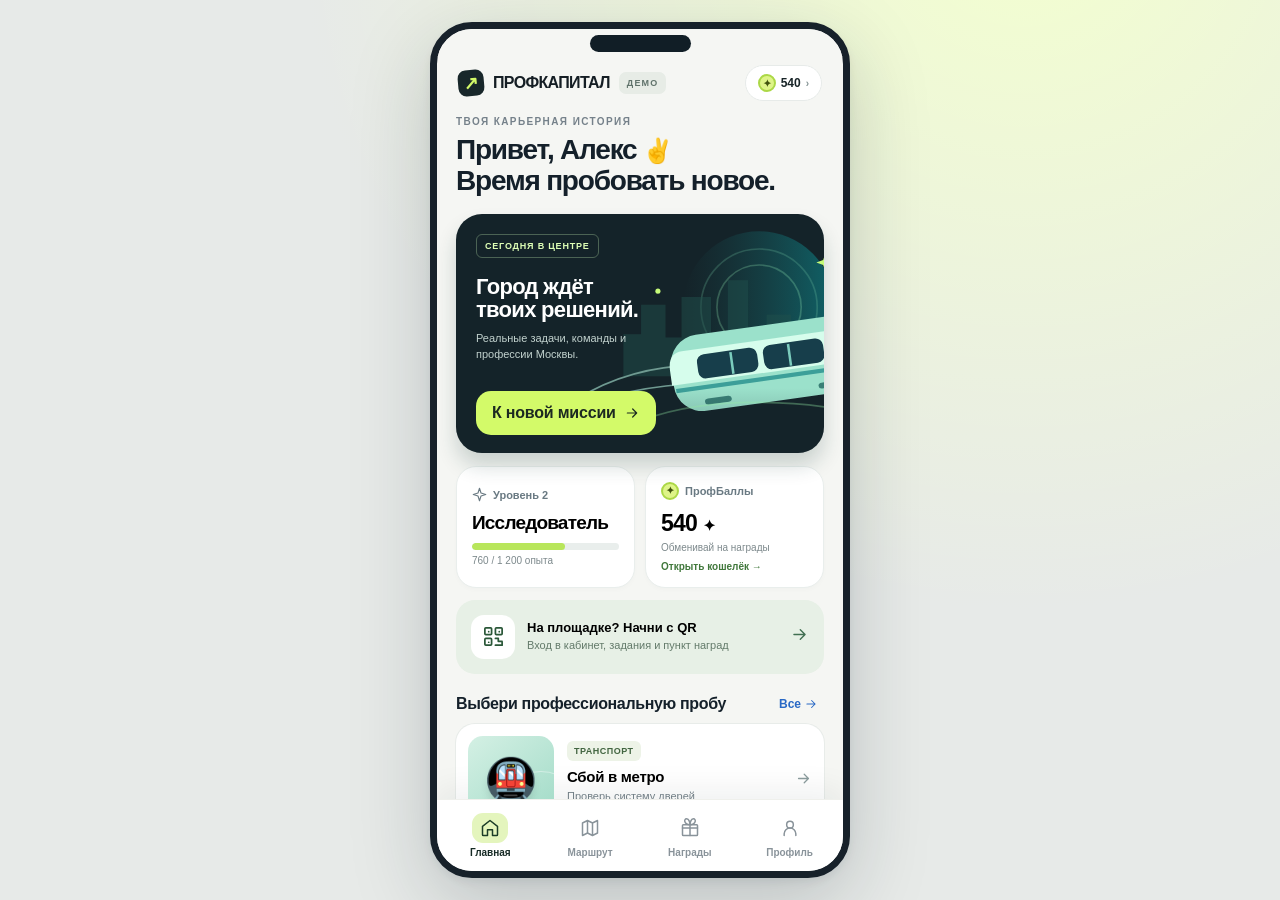
==== future/index.html @ 0a875d28 "Publish ProCapital mobile prototype in future/" ====
<!doctype html><html lang="ru"><head><meta charset="utf-8"><meta name="viewport" content="width=device-width,initial-scale=1,viewport-fit=cover"><meta name="theme-color" content="#f6f7f5"><title>ПрофКапитал — интерактивный прототип</title>
<style>
:root{--ink:#14202a;--muted:#77828c;--bg:#f5f6f3;--panel:#fff;--lime:#d3fa69;--line:#e9ecea;--blue:#397ff3;--purple:#6746dc;--radius:23px}*{box-sizing:border-box}body{margin:0;background:#e7eae8;font-family:-apple-system,BlinkMacSystemFont,"SF Pro Display","Segoe UI",Arial,sans-serif;color:var(--ink);-webkit-font-smoothing:antialiased}button{font:inherit;cursor:pointer;border:0}button:disabled{cursor:default;opacity:.5}.stage{min-height:100svh;display:flex;align-items:flex-start;justify-content:center;padding:22px 14px;background:radial-gradient(ellipse at 80% -10%,#f3ffcf,transparent 50%),#e7eae8}.phone{width:min(100%,420px);height:min(860px,calc(100svh - 44px));min-height:590px;background:var(--bg);border:7px solid #17212a;border-radius:42px;overflow:hidden;display:flex;flex-direction:column;box-shadow:0 25px 80px #14202a34,0 4px 8px #14202a10;position:relative}.notch{height:28px;flex-shrink:0;background:var(--bg);display:flex;align-items:center;justify-content:center}.island{width:101px;height:17px;background:#111e26;border-radius:20px}.top{display:flex;align-items:center;justify-content:space-between;padding:8px 21px 15px;gap:8px}.brand{display:flex;align-items:center;gap:9px;color:#151e24;font-weight:900;font-size:16px;letter-spacing:-.65px}.brandmark{display:inline-flex;align-items:center;justify-content:center;width:26px;height:26px;background:#18272a;border-radius:8px;color:var(--lime);font-size:18px;font-weight:800;transform:rotate(-5deg)}.demo{font-weight:700;text-transform:uppercase;font-size:9px;letter-spacing:1.2px;background:#e7ece6;color:#60736b;padding:6px 8px;border-radius:7px}.wallet{display:flex;align-items:center;gap:5px;color:#192528;background:white;border:1px solid #e7ebe9;border-radius:30px;padding:8px 12px;font-size:12px;font-weight:850}.coin{width:18px;height:18px;background:#def488;border:2px solid #acd847;color:#40530d;display:inline-flex;align-items:center;justify-content:center;border-radius:50%;font-size:10px}.content{flex:1;min-height:0;overflow-y:auto;overscroll-behavior:contain;scrollbar-width:none;padding:0 19px 27px}.content::-webkit-scrollbar{display:none}.nav{height:72px;flex-shrink:0;display:grid;grid-template-columns:repeat(4,1fr);gap:3px;background:#fff;border-top:1px solid #eff0ec;padding:8px 5px max(8px,env(safe-area-inset-bottom));box-shadow:0 -10px 30px #101d2410}.tab{display:flex;align-items:center;justify-content:center;flex-direction:column;gap:4px;background:transparent;color:#89939a;font-weight:650;font-size:10px;border-radius:12px}.tab svg{width:20px;height:20px}.tab.active{color:#162a25}.tab.active .ico{background:#e4f5bd;color:#1c3d28}.ico{height:30px;width:36px;display:grid;place-items:center;border-radius:11px}.eyebrow{text-transform:uppercase;letter-spacing:1.4px;font-size:10px;font-weight:850;color:#75818a}.headline{font-size:28px;line-height:1.12;letter-spacing:-1.2px;margin:7px 0 17px;font-weight:850}.muted{color:var(--muted)}.small{font-size:12px}.xs{font-size:10px}.strong{font-weight:800}.sectionhead{display:flex;align-items:center;justify-content:space-between;margin:21px 0 11px}.sectionhead h3{font-size:16px;letter-spacing:-.35px;margin:0}.link{background:transparent;font-size:12px;font-weight:800;color:#2868c5;display:inline-flex;align-items:center;gap:3px}.hero{position:relative;background:#142329;border-radius:26px;height:239px;overflow:hidden;box-shadow:0 13px 20px #163c3330;padding:20px;color:#fff}.hero-bg{position:absolute;top:11px;right:-48px;width:295px;height:225px;pointer-events:none}.hero:after{content:"";position:absolute;inset:auto 0 0 0;height:65px;background:linear-gradient(transparent,#14232960);pointer-events:none}.hero-copy{position:relative;z-index:1;width:63%;pointer-events:none}.hero-copy button{pointer-events:auto}.hero-tag{display:inline-block;border:1px solid #7d9c7b88;color:#deffb6;border-radius:6px;font-size:9px;padding:6px 8px;font-weight:850;letter-spacing:.8px}.hero-title{font-size:22px;line-height:1.08;letter-spacing:-.7px;font-weight:850;margin:17px 0 9px}.hero-desc{font-size:11px;line-height:1.4;color:#c2d2ce}.primary{background:var(--lime);color:#1c2921;font-weight:850;letter-spacing:-.2px;border-radius:15px;padding:13px 16px;display:inline-flex;align-items:center;justify-content:center;gap:8px;white-space:nowrap;min-height:43px}.primary:active,.secondary:active,.reward:active,.missioncard:active{transform:scale(.985)}.hero-btn{position:absolute;left:20px;bottom:18px;z-index:2}.secondary{background:#f0f3ef;color:#1d2c31;border-radius:15px;padding:13px 15px;font-weight:800;min-height:43px}.outline{border:1px solid #dfe4e2;background:white}.wide{width:100%}.statrow{display:grid;grid-template-columns:1fr 1fr;gap:10px;margin-top:13px}.stat{background:white;border:1px solid #e9eeec;border-radius:20px;padding:15px;box-shadow:0 2px 5px #13252105}.sthead{display:flex;gap:6px;align-items:center;font-size:11px;color:#697982;font-weight:750;margin-bottom:10px}.stval{font-size:23px;font-weight:850;letter-spacing:-.8px}.stsub{font-size:10px;color:#7d898c;margin-top:5px}.bar{height:7px;border-radius:20px;background:#e9eeec;overflow:hidden;margin-top:9px}.barin{height:100%;border-radius:20px;background:#b8e65b;transition:width .4s}.offline{background:#e7f0e6;border-radius:19px;padding:15px;display:flex;align-items:center;gap:12px;margin-top:12px}.officon{height:44px;width:44px;background:#fff;border-radius:13px;display:grid;place-items:center;color:#2a5738;flex-shrink:0}.offtitle{font-weight:800;font-size:13px}.offtext{font-size:11px;color:#637a6a;line-height:1.4;margin-top:3px}.roundarrow{margin-left:auto;color:#416f52}.missioncard{width:100%;display:flex;text-align:left;gap:13px;align-items:center;background:#fff;border-radius:19px;padding:12px;box-shadow:0 0 0 1px #e8ece9;transition:transform .2s;margin-bottom:10px}.m-art{width:86px;height:89px;border-radius:15px;display:grid;place-items:center;font-size:43px;flex-shrink:0;position:relative;overflow:hidden}.m-art:after{content:"";position:absolute;width:84px;height:84px;border:1px solid #ffffff66;border-radius:50%;right:-30px;bottom:-32px}.m-art span{position:relative;z-index:1;filter:drop-shadow(0 7px 3px #1723271a)}.m-info{flex:1;min-width:0}.labelpill{display:inline-flex;align-items:center;background:#edf3e7;color:#426541;border-radius:6px;padding:5px 7px;font-size:9px;font-weight:850;letter-spacing:.5px}.mtitle{font-size:15px;font-weight:850;margin:7px 0 4px;letter-spacing:-.3px}.minfo{font-size:11px;color:#77848b;line-height:1.4}.minfo b{color:#334b4d}.m-arrow{margin-left:auto;color:#8b9c9d}.card{background:#fff;border-radius:22px;padding:17px;border:1px solid #ecefec}.sub-title{font-size:13px;font-weight:850;margin:0 0 9px}.tip{display:flex;gap:10px;align-items:flex-start;background:#eef5ee;border-radius:15px;padding:12px;color:#486353;font-size:11px;line-height:1.5}.tip svg{flex-shrink:0;margin-top:1px}.missiontop{height:166px;border-radius:24px;position:relative;overflow:hidden;background:linear-gradient(120deg,#243b4d,#2b6f92);display:flex;align-items:flex-end;padding:17px;color:white}.missiontop-emoji{font-size:112px;position:absolute;right:1px;bottom:3px;filter:drop-shadow(0px 7px 5px #051c272c);transform:rotate(-6deg)}.missiontop small{position:relative;z-index:1;font-size:10px;font-weight:850;letter-spacing:1px;background:#ffffff35;border-radius:7px;padding:7px}.back{padding:5px 0 16px;color:#53646d;background:transparent;font-weight:800;font-size:12px;display:inline-flex;align-items:center;gap:5px}.steps{display:grid;gap:13px;margin:16px 0}.step{display:flex;align-items:start;gap:11px}.stepn{width:28px;height:28px;border-radius:9px;background:#e8f5d2;display:grid;place-items:center;font-weight:850;font-size:12px;color:#405f26;flex-shrink:0}.steptext{font-weight:750;font-size:12px;line-height:1.4}.steptext span{display:block;color:#829096;font-weight:500;font-size:11px;margin-top:3px}.bottomAction{background:linear-gradient(0deg,var(--bg) 82%,#f5f6f300);padding:15px 0 0;position:relative}.rewardbox{background:#162b2a;border-radius:23px;padding:18px;color:white;display:flex;align-items:center;justify-content:space-between;margin:13px 0}.rewardnum{font-size:23px;font-weight:850}.badgeCirc{height:74px;width:74px;background:linear-gradient(140deg,#e9fb94,#7ebc96);border:6px solid #ffffff23;border-radius:23px;display:grid;place-items:center;font-size:34px}.complete{background:linear-gradient(160deg,#132a35,#205c59);border-radius:25px;padding:24px;color:#fff;text-align:center;position:relative;overflow:hidden}.spark{font-size:47px}.complete h2{font-size:27px;margin:12px 0 10px;letter-spacing:-.6px}.complete p{font-size:12px;color:#c8d8d3;line-height:1.55}.totals{display:flex;justify-content:center;gap:11px;margin:20px 0}.totalpill{border-radius:12px;background:#ffffff1a;padding:9px 12px;font-weight:850;font-size:15px}.shopgrid{display:grid;grid-template-columns:1fr 1fr;gap:11px}.reward{padding:0;background:white;border:1px solid #e7eae6;border-radius:19px;text-align:left;overflow:hidden;box-shadow:0 2px 6px #00000005}.reward-img{height:120px;display:flex;align-items:center;justify-content:center;position:relative;overflow:hidden;font-size:50px}.reward-img:before{content:"";position:absolute;width:95px;height:95px;border:1px solid #ffffff88;border-radius:50%;transform:scale(1.5)}.reward-img i{position:relative;font-style:normal;filter:drop-shadow(0 9px 5px #00000020)}.reward-info{padding:11px}.reward-name{font-size:12px;font-weight:800;min-height:30px;line-height:1.25}.reward-cost{display:flex;justify-content:space-between;align-items:center;margin-top:11px;font-weight:850;font-size:12px}.chip{padding:5px 8px;border-radius:7px;background:#f1f4eb;font-size:9px;color:#688066;font-weight:850}.profileCover{background:linear-gradient(130deg,#172d30,#39665d);padding:19px;border-radius:24px;color:white;position:relative;overflow:hidden}.profileCover:after{content:"✳";position:absolute;right:-12px;top:-44px;color:#ffffff15;font-size:210px}.pf-top{display:flex;align-items:center;gap:12px;position:relative;z-index:1}.avatar{display:grid;place-items:center;border-radius:20px;width:65px;height:65px;font-size:33px;background:#d0f49d;color:#2e5040}.profileCover .bar{background:#ffffff33}.profileCover .barin{background:var(--lime)}.badges{display:grid;grid-template-columns:repeat(3,1fr);gap:10px}.badge-item{border:1px solid #e9eeeb;border-radius:15px;padding:11px 4px;background:#fff;text-align:center}.badge-item .emoji{font-size:29px}.badge-item p{font-size:10px;font-weight:760;line-height:1.25;margin:8px 0 0}.field{display:flex;justify-content:space-between;align-items:center;gap:10px;padding:13px 0;border-bottom:1px solid #edf0ed}.field:last-child{border-bottom:0}.switch{height:24px;width:42px;border-radius:50px;background:#dfe6df;padding:3px;display:flex;align-items:center;transition:background .2s}.switch b{width:18px;height:18px;border-radius:50%;background:#fff;display:block;box-shadow:0 2px 5px #0002;transition:transform .2s}.switch.on{background:#7eac60}.switch.on b{transform:translateX(18px)}.overlay{position:absolute;inset:0;background:#0b172d85;z-index:20;display:flex;align-items:end;justify-content:center;backdrop-filter:blur(5px);animation:fade .18s ease}.sheet{background:#fff;border-radius:27px 27px 0 0;width:100%;max-height:87%;overflow-y:auto;padding:21px 20px max(22px,env(safe-area-inset-bottom));box-shadow:0 -20px 30px #0001;animation:up .22s ease}.sheet-handle{width:38px;height:4px;border-radius:20px;background:#dfe6e3;margin:-10px auto 21px}.sheethead{display:flex;align-items:center;justify-content:space-between;margin-bottom:12px}.sheet h2{font-size:22px;line-height:1.15;margin:0;font-weight:850;letter-spacing:-.6px}.close{width:32px;height:32px;border-radius:50%;display:grid;place-items:center;background:#f1f4f2;color:#60726c}.qrpreview{background:#eff4f0;border-radius:20px;padding:18px;display:flex;align-items:center;gap:16px;margin:14px 0}.fakeqr{background:white;padding:7px;border-radius:8px;width:91px;height:91px;flex-shrink:0;display:grid;place-items:center}.fakeqr svg{width:74px;height:74px}.fakeqr rect{fill:#1c3d38}.modal-option{display:flex;width:100%;text-align:left;align-items:center;gap:12px;background:#f5f7f4;border-radius:15px;padding:13px;margin-top:9px}.modal-option .e{font-size:22px;flex-shrink:0}.modal-option strong{display:block;font-size:12px}.modal-option small{font-size:10px;color:#78878b;display:block;margin-top:3px}.modal-option .chev{margin-left:auto;color:#8c9c98}.toast{position:absolute;top:64px;left:20px;right:20px;z-index:30;border-radius:13px;background:#142c27;color:white;padding:13px 15px;font-size:12px;font-weight:750;box-shadow:0 10px 20px #142a2842;text-align:center;animation:up .2s ease}.xp-pill{background:#ebf2e3;color:#426b38;border-radius:11px;padding:9px 11px;font-weight:850;font-size:11px;display:inline-flex;gap:5px}.frow{display:flex;justify-content:space-between;align-items:center;gap:10px}.mini-collection{display:grid;grid-template-columns:repeat(3,1fr);gap:8px;margin-top:13px}.collection-cell{text-align:center;border-radius:14px;background:#f0f4ef;padding:13px 4px;font-size:23px}.collection-cell span{display:block;font-size:9px;font-weight:760;margin-top:6px;color:#6b7777}.callout{border-radius:19px;background:linear-gradient(115deg,#e2f2c6,#ecf4e8);padding:17px;margin-top:12px}.tag{color:#466244;background:#e5f0df;padding:6px 8px;display:inline-block;font-weight:850;font-size:10px;border-radius:7px}.dot{height:7px;width:7px;background:#6cbb72;display:inline-block;border-radius:50%;margin-right:4px}.note{font-size:10px;color:#8a9599;line-height:1.5}.empty{padding:20px;color:#7b8989;text-align:center;font-size:12px;background:#f6f8f6;border-radius:14px}.highlight{color:#40692c}.outline-note{border:1px dashed #c4d1c8;border-radius:13px;padding:12px;font-size:11px;color:#64806e;margin-top:14px;line-height:1.45}.sectiondesc{font-size:12px;line-height:1.5;color:#6c7c80;margin-bottom:17px}.payment{background:#f7faf6;border:1px solid #e8eee7;border-radius:16px;padding:15px;margin:16px 0}.payment .amount{font-size:30px;letter-spacing:-1px;font-weight:850}.progressline{height:3px;background:#e8f0e5;border-radius:3px;position:relative;margin:25px 2px}.progressline:after{content:"";position:absolute;left:0;right:30%;top:0;bottom:0;background:#8dba6a}.row{display:flex;justify-content:space-between;align-items:center}.miniEntry{width:100%;text-align:left;background:white;border:1px solid #e9eeeb;border-radius:16px;padding:13px;margin-top:9px;display:flex;gap:11px;align-items:center}.miniEntry strong{font-size:12px;display:block}.miniEntry small{font-size:10px;color:#879390;display:block;margin-top:3px}.ind{width:34px;height:34px;background:#e8f3df;border-radius:11px;display:grid;place-items:center;font-size:17px}.rowspace{margin:12px 0}.sceneCaption{font-size:10px;color:#6f8077}.hidden{display:none}.spacer{height:4px}@keyframes up{from{transform:translateY(15px);opacity:.6}to{transform:translateY(0);opacity:1}}@keyframes fade{from{opacity:0}to{opacity:1}}@media(max-width:480px){.stage{padding:0;background:var(--bg);min-height:100svh}.phone{height:100svh;max-height:none;min-height:540px;width:100%;border:0;border-radius:0;box-shadow:none}.notch{height:env(safe-area-inset-top,16px);min-height:14px}.island{display:none}.top{padding-top:10px}.content{padding-bottom:23px}.nav{height:calc(68px + env(safe-area-inset-bottom));padding-bottom:max(8px,env(safe-area-inset-bottom))}}@media(prefers-reduced-motion:reduce){*{animation:none!important;transition:none!important}}
</style></head><body><div class="stage"><div class="phone" id="phone"><div class="notch"><div class="island"></div></div><header class="top"><div class="brand"><span class="brandmark">↗</span> ПРОФКАПИТАЛ <span class="demo">демо</span></div><button class="wallet" data-act="wallet"><span class="coin">✦</span> <span id="wval">540</span> <span style="font-size:10px;color:#849394">›</span></button></header><main class="content" id="main"></main><nav class="nav" id="nav"></nav><div id="modalRoot"></div><div id="toastRoot"></div></div></div>
<script>
(()=>{
const iconPaths={home:'<path d="m3 10 9-7 9 7v10a1 1 0 0 1-1 1h-5v-7H9v7H4a1 1 0 0 1-1-1z"/>',map:'<path d="m3 6 6-3 6 3 6-3v15l-6 3-6-3-6 3zM9 3v15m6-12v15"/>',gift:'<rect x="3" y="8" width="18" height="13" rx="1"/><path d="M12 8v13M3 12h18M12 8c-7 0-8-7-4-7 3 0 4 5 4 7zm0 0c7 0 8-7 4-7-3 0-4 5-4 7z"/>',user:'<circle cx="12" cy="8" r="4"/><path d="M5 21v-2a7 7 0 0 1 14 0v2"/>',arrow:'<path d="m5 12 14 0m-6-6 6 6-6 6"/>',back:'<path d="m15 18-6-6 6-6"/>',close:'<path d="M18 6 6 18M6 6l12 12"/>',qr:'<rect x="3" y="3" width="7" height="7" rx="1"/><rect x="14" y="3" width="7" height="7" rx="1"/><rect x="3" y="14" width="7" height="7" rx="1"/><path d="M14 14h3v3h4m-7 4h7v-3M7 7h.01m11 0h.01M7 18h.01"/>',check:'<path d="m4 12 5 5L20 6"/>',book:'<path d="M4 5a2 2 0 0 1 2-2h15v16H6a2 2 0 0 0-2 2V5zm0 14a2 2 0 0 1 2-2h15M8 7h9M8 11h7"/>',info:'<circle cx="12" cy="12" r="10"/><path d="M12 11v5m0-9v.1"/>',lock:'<rect x="5" y="10" width="14" height="11" rx="2"/><path d="M8 10V7a4 4 0 0 1 8 0v3"/>',spark:'<path d="m12 2 2.4 7.6L22 12l-7.6 2.4L12 22l-2.4-7.6L2 12l7.6-2.4L12 2z"/>',clock:'<circle cx="12" cy="12" r="9"/><path d="M12 6v6l4 2"/>',pin:'<path d="M20 10c0 6-8 12-8 12S4 16 4 10a8 8 0 1 1 16 0z"/><circle cx="12" cy="10" r="2.5"/>',history:'<path d="M3 12a9 9 0 1 0 3-7M3 3v6h6m3-2v5l4 2"/>',shield:'<path d="m12 22 8-4V6l-8-4-8 4v12l8 4z"/>'};
function I(name,sz=19){return `<svg xmlns="http://www.w3.org/2000/svg" width="${sz}" height="${sz}" viewBox="0 0 24 24" fill="none" stroke="currentColor" stroke-width="1.8" stroke-linecap="round" stroke-linejoin="round">${iconPaths[name]||iconPaths.spark}</svg>`}
function trainArt(){return `<svg viewBox="0 0 350 260" width="100%" height="100%" xmlns="http://www.w3.org/2000/svg"><defs><linearGradient id="train" x1="0" x2="1" y1="0" y2="1"><stop stop-color="#e8fff4"/><stop offset="1" stop-color="#79dcca"/></linearGradient><linearGradient id="night" x1="0" x2="1"><stop stop-color="#1c5153" stop-opacity="0"/><stop offset="1" stop-color="#0e7378" stop-opacity=".8"/></linearGradient></defs><circle cx="216" cy="94" r="90" fill="url(#night)"/><circle cx="216" cy="94" r="69" fill="none" stroke="#78cdaa" stroke-opacity=".23" stroke-width="2"/><circle cx="216" cy="94" r="50" fill="none" stroke="#a4ffbf" stroke-opacity=".24" stroke-width="2"/><path d="M55 176v-50h21V91h29v39h19V82h35v48h20V62h24v68h22v-27h29v73" fill="#20504d" opacity=".5"/><path d="M0 203c80-50 180-56 349-4" stroke="#6f9a91" stroke-width="2" fill="none"/><path d="M0 212c110-40 245-35 350-4" stroke="#6f9a91" stroke-width="2" fill="none"/><g transform="rotate(-8 235 158)"><rect x="112" y="114" width="230" height="91" rx="34" fill="#9be1cb"/><path d="M127 131h204c11 0 17 8 17 20v19H110v-18c0-15 7-21 17-21" fill="#d6fdec"/><rect x="143" y="138" width="72" height="29" rx="9" fill="#173e4b"/><rect x="222" y="138" width="72" height="29" rx="9" fill="#173e4b"/><path d="M184 140v26m69-26v26" stroke="#7bccbd" stroke-width="3"/><path d="M114 177h223" stroke="#3c9f99" stroke-width="5"/><rect x="146" y="191" width="32" height="7" rx="4" fill="#3a7f76"/><rect x="282" y="191" width="32" height="7" rx="4" fill="#3a7f76"/><circle cx="322" cy="185" r="6" fill="#d4ff6c"/></g><path d="M78 228c76-29 197-27 290 0" stroke="#a2ffb1" stroke-width="2" opacity=".35" fill="none"/><g fill="#c6fb79"><path d="m295 30 3 8 8 3-8 3-3 8-3-8-8-3 8-3z"/><circle cx="96" cy="75" r="3"/></g></svg>`}
const missions=[{id:'metro',name:'Сбой в метро',sub:'Проверь систему дверей',sector:'Транспорт',time:'15 мин',xp:200,coins:120,emoji:'🚇',bg:'linear-gradient(140deg,#d4f0e4,#9fdac6)',badge:'Диагност',detail:'Пассажирский состав готовится к отправлению, но одна дверь не закрывается. Команде нужно найти возможную причину на учебном макете.',steps:['Изучи вводную и осмотри учебный макет','Обсуди с командой возможные причины сбоя','Покажи решение ведущему и получи обратную связь']},{id:'hotel',name:'Отель: 20 гостей',sub:'Распредели ресурсы',sector:'Сервис',time:'12 мин',xp:180,coins:90,emoji:'🏨',bg:'linear-gradient(140deg,#ffe9da,#fac5a7)',badge:'Организатор',detail:'Группа гостей приехала раньше времени. Нужно распределить задачи команды и организовать подготовку номеров.',steps:['Получи вводную у ведущего','Раздели обязанности и приоритеты','Покажи план и обсуди реальное решение']},{id:'robot',name:'Цех будущего',sub:'Собери производственную цепь',sector:'Производство',time:'18 мин',xp:220,coins:130,emoji:'🦾',bg:'linear-gradient(145deg,#dadcff,#b3c7f9)',badge:'Инженер',detail:'На учебном производстве нужно выбрать порядок действий, чтобы изделие прошло несколько этапов без ошибок.',steps:['Изучи этапы процесса','Собери последовательность с командой','Проверь результат вместе с мастером']}];
const products=[{id:'frame',name:'Рамка «Инженер»',cat:'Цифровое',price:260,emoji:'⚙️',bg:'linear-gradient(140deg,#caeaff,#90c0f9)',desc:'Рамка аватара в инженерном стиле. Останется в профиле.'},{id:'badge',name:'Значок «Диагност»',cat:'Цифровое',price:140,emoji:'🏅',bg:'linear-gradient(140deg,#ffefb0,#f8c674)',desc:'Коллекционный цифровой значок. Не является сертификатом.'},{id:'theme',name:'Тема «Метро»',cat:'Цифровое',price:380,emoji:'🚇',bg:'linear-gradient(140deg,#b7ebd7,#71bcc1)',desc:'Новый фон для твоего карьерного профиля.'},{id:'event',name:'Спецмиссия с мастером',cat:'Впечатление',price:700,emoji:'🎟️',bg:'linear-gradient(140deg,#e4d7ff,#b5a4f0)',desc:'Дополнительная демонстрационная активность. Базовые профпробы всегда бесплатны.'},{id:'pin',name:'Фирменный значок',cat:'Сувенир · идея',price:500,emoji:'📍',bg:'linear-gradient(140deg,#ffdce1,#f7a5b8)',desc:'Гипотетическая физическая награда. Наличие сувенирной точки нужно подтвердить.'}];
const S={page:'home',xp:760,coins:540,completed:[],items:[],ledger:[{title:'Стартовый демобаланс',delta:540},{title:'Стартовый опыт',xp:760}],mission:'metro',stage:'brief',modal:null,public:false,toast:null};
const main=document.getElementById('main'), nav=document.getElementById('nav'), modalRoot=document.getElementById('modalRoot'), toastRoot=document.getElementById('toastRoot');
const fmt=n=>n.toLocaleString('ru-RU');
const level=()=>S.xp>=1200?3:S.xp>=600?2:1;const levelText=()=>['Новичок','Исследователь','Практик'][level()-1];const threshold=()=>level()===3?2000:level()===2?1200:600;const pct=()=>Math.min(100,Math.round(S.xp/threshold()*100));
function navs(){return ['home','route','shop','profile'].map((p,i)=>`<button class="tab ${S.page===p||(['mission','verify','success'].includes(S.page)&&p==='route')?'active':''}" data-act="tab" data-id="${p}"><span class="ico">${I(['home','map','gift','user'][i])}</span>${['Главная','Маршрут','Награды','Профиль'][i]}</button>`).join('')}
function missionCard(m){const done=S.completed.includes(m.id);return `<button class="missioncard" data-act="mission" data-id="${m.id}"><div class="m-art" style="background:${m.bg}"><span>${m.emoji}</span></div><div class="m-info"><div class="labelpill">${done?'✓ ПРОЙДЕНО':m.sector.toUpperCase()}</div><div class="mtitle">${m.name}</div><div class="minfo">${m.sub}<br>${m.time} · <b>+${m.xp} опыта</b> · <b>+${m.coins} ✦</b></div></div><div class="m-arrow">${I('arrow',17)}</div></button>`}
function home(){const m=missions.find(m=>!S.completed.includes(m.id))||missions[0];return `<div class="eyebrow">ТВОЯ КАРЬЕРНАЯ ИСТОРИЯ</div><h1 class="headline">Привет, Алекс <span style="font-size:24px">✌️</span><br>Время пробовать новое.</h1><div class="hero"> <div class="hero-bg">${trainArt()}</div><div class="hero-copy"><div class="hero-tag">СЕГОДНЯ В ЦЕНТРЕ</div><div class="hero-title">Город ждёт<br>твоих решений.</div><div class="hero-desc">Реальные задачи, команды и профессии Москвы.</div></div><button class="primary hero-btn" data-act="mission" data-id="${m.id}">К новой миссии ${I('arrow',16)}</button></div><div class="statrow"><button class="stat" style="text-align:left" data-act="profile"><div class="sthead">${I('spark',15)} Уровень ${level()}</div><div class="stval" style="font-size:19px">${levelText()}</div><div class="bar"><div class="barin" style="width:${pct()}%"></div></div><div class="stsub">${fmt(S.xp)} / ${fmt(threshold())} опыта</div></button><button class="stat" style="text-align:left" data-act="wallet"><div class="sthead"><span class="coin">✦</span> ПрофБаллы</div><div class="stval">${fmt(S.coins)} <span style="font-size:15px">✦</span></div><div class="stsub">Обменивай на награды</div><div style="margin-top:8px;color:#41783c;font-size:10px;font-weight:800">Открыть кошелёк →</div></button></div><button class="offline wide" style="text-align:left" data-act="qr"><div class="officon">${I('qr',23)}</div><div><div class="offtitle">На площадке? Начни с QR</div><div class="offtext">Вход в кабинет, задания и пункт наград</div></div><span class="roundarrow">${I('arrow',19)}</span></button><div class="sectionhead"><h3>Выбери профессиональную пробу</h3><button class="link" data-act="tab" data-id="route">Все ${I('arrow',14)}</button></div>${missionCard(m)}<div class="callout"><div class="eyebrow">КАРЬЕРНЫЙ ПАСПОРТ</div><div style="font-weight:850;font-size:16px;line-height:1.25;margin-top:6px">Не просто баллы.<br>История твоих открытий.</div><p style="font-size:11px;color:#648064;line-height:1.55;margin:8px 0 11px">Что попробовал, что получилось и куда двигаться дальше.</p><button class="secondary outline" data-act="passport" style="padding:10px 13px;min-height:36px;font-size:11px">Посмотреть паспорт →</button></div>`}
function route(){return `<div class="eyebrow">ТВОЙ ПУТЬ</div><h1 class="headline">Миссии в городе</h1><div class="sectiondesc">Выбирай реальные профессиональные задачи. QR-код на станции открывает нужную миссию.</div><div class="card" style="padding:13px 15px;margin-bottom:18px"><div class="frow"><span class="strong" style="font-size:12px">Твои открытия</span><span class="xp-pill">${S.completed.length} / ${missions.length} пробы</span></div><div class="bar"><div class="barin" style="width:${(S.completed.length/missions.length)*100}%"></div></div></div>${missions.map(missionCard).join('')}<div class="tip">${I('info',18)}<span>Награду начисляют после подтверждения мастером. Повторное сканирование QR не создаёт новые баллы.</span></div><div class="sectionhead"><h3>Что дальше?</h3></div><button class="miniEntry" data-act="passport"><div class="ind">🧭</div><div><strong>Карьерный паспорт</strong><small>Исследованные сферы и следующие шаги</small></div><span class="m-arrow">${I('arrow')}</span></button>`}
function mission(){const m=missions.find(x=>x.id===S.mission);const done=S.completed.includes(m.id);return `<button class="back" data-act="tab" data-id="route">${I('back',16)} Все миссии</button><div class="missiontop" style="background:${m.bg}"><small style="background:#172c3244">${m.sector.toUpperCase()} · ${m.time}</small><div class="missiontop-emoji">${m.emoji}</div></div><h1 class="headline" style="margin:17px 0 9px">${m.name}</h1><p class="sectiondesc">${m.detail}</p><div class="frow"><span class="xp-pill">+${m.xp} ПрофОпыта</span><span class="xp-pill">+${m.coins} ПрофБаллов</span></div><div class="sectionhead"><h3>Как проходит проба</h3></div><div class="steps">${m.steps.map((t,i)=>`<div class="step"><span class="stepn">${i+1}</span><div class="steptext">${t}</div></div>`).join('')}</div><div class="tip">${I('pin',18)}<span>Это офлайн-задание. Выполняй его на учебной станции с ведущим, а не просто нажимай кнопки в приложении.</span></div><div class="bottomAction"><button class="primary wide" data-act="${done?'passport':S.stage==='perform'?'verify':'start'}">${done?'Посмотреть запись в паспорте':S.stage==='perform'?'Я выполнил задание':'Начать профпробу'} ${I('arrow',17)}</button></div><p class="note" style="text-align:center;margin-top:11px">${done?'Эта проба уже засчитана. Повторно баллы не начисляются.':'Для демонстрации подтверждение ведущего можно имитировать.'}</p>`}
function verify(){const m=missions.find(x=>x.id===S.mission);return `<button class="back" data-act="mission" data-id="${m.id}">${I('back',16)} Назад к заданию</button><div class="card" style="margin-top:15px;text-align:center;padding:27px 18px"><div style="height:82px;width:82px;background:#e6f2df;border-radius:27px;display:grid;place-items:center;margin:4px auto 20px;color:#477846">${I('shield',47)}</div><div class="eyebrow">ПОСЛЕ ОФЛАЙН-ПРОБЫ</div><h1 style="font-size:24px;letter-spacing:-.8px;margin:11px 0">Проверка у мастера</h1><p class="sectiondesc" style="margin:0">Покажи результат ведущему. Только после проверки задания система начислит опыт и баллы.</p><div class="payment" style="text-align:left"><div class="strong" style="font-size:12px">${m.name}</div><div class="frow" style="margin-top:8px"><span class="muted small">Награда после подтверждения</span><strong>${m.xp} XP · ${m.coins} ✦</strong></div></div><button class="primary wide" data-act="confirm">Подтвердить как ведущий (демо) ${I('check',18)}</button><p class="note" style="margin:12px 4px 0">В реальном продукте здесь будет защищённый интерфейс сотрудника или другое проверяемое событие.</p></div>`}
function success(){const m=missions.find(x=>x.id===S.mission);return `<div class="complete" style="margin-top:12px"><div class="spark">🏅</div><div class="eyebrow" style="color:#b4e8be;margin-top:12px">ПРОБА ЗАВЕРШЕНА</div><h2>Новый опыт<br>в твоём капитале!</h2><p>Мастер подтвердил выполнение задания<br>«${m.name}».</p><div class="totals"><div class="totalpill">+${m.xp} опыта</div><div class="totalpill">+${m.coins} ✦</div></div><div class="badgeCirc" style="margin:0 auto">${m.emoji}</div><p style="margin-bottom:0;font-weight:800;color:#def6d6">Достижение: «${m.badge}»</p></div><div class="card" style="margin-top:13px"><div class="strong" style="font-size:13px">Что дальше?</div><p class="sectiondesc" style="margin:6px 0 14px">Узнай, какие направления ты уже попробовал и что можно исследовать ещё.</p><button class="primary wide" data-act="passport">Открыть карьерный паспорт ${I('arrow',17)}</button><button class="secondary wide" data-act="tab" data-id="route" style="margin-top:8px">Другие профессии</button></div>`}
function shop(){return `<div class="eyebrow">КАТАЛОГ ПООЩРЕНИЙ</div><h1 class="headline">Награды за опыт</h1><div class="card" style="background:#17272b;color:white;display:flex;align-items:center;justify-content:space-between;margin-bottom:15px;border:0"><div><div style="font-size:11px;color:#b7cbbf;font-weight:700">Твой баланс</div><div style="font-size:30px;font-weight:850;letter-spacing:-1px;margin-top:4px">${fmt(S.coins)} <span style="color:var(--lime)">✦</span></div></div><button class="secondary" style="background:#30453e;color:#defac6;font-size:11px" data-act="wallet">История →</button></div><p class="sectiondesc">Покупки здесь демонстрационные. Опыт и уровень при обмене баллов не уменьшаются.</p><div class="shopgrid">${products.map(p=>`<button class="reward" data-act="product" data-id="${p.id}"><div class="reward-img" style="background:${p.bg}"><i>${p.emoji}</i></div><div class="reward-info"><div class="reward-name">${p.name}</div><div class="reward-cost"><span>✦ ${p.price}</span><span class="chip">${S.items.includes(p.id)?'Куплено':p.cat}</span></div></div></button>`).join('')}</div><div class="outline-note">Физический мерч и партнёрские мероприятия — гипотезы, не подтверждённый ассортимент центра. Все базовые профпробы должны оставаться бесплатными.</div>`}
function profile(){return `<div class="eyebrow">ТВОЙ ЦИФРОВОЙ КАБИНЕТ</div><h1 class="headline">Профиль и развитие</h1><div class="profileCover"><div class="pf-top"><div class="avatar" style="${S.items.includes('theme')?'background:linear-gradient(135deg,#95d4d4,#b2e4ff)':''}">🧑🏻‍🚀</div><div><div style="font-size:10px;color:#c2ded2">УЧАСТНИК ПРОГРАММЫ</div><div style="font-size:23px;font-weight:850;letter-spacing:-.6px;margin:3px 0">Алекс</div><div style="font-size:11px;color:#c4e4d1">Ур. ${level()} · ${levelText()}</div></div></div><div style="position:relative;z-index:1;margin-top:19px" class="frow"><span style="font-weight:750;font-size:11px">Карьерный прогресс</span><span style="font-size:11px">${fmt(S.xp)} / ${fmt(threshold())} XP</span></div><div class="bar" style="position:relative;z-index:1"><div class="barin" style="width:${pct()}%"></div></div></div><div class="sectionhead"><h3>Карьерный паспорт</h3><span class="xp-pill">${S.completed.length} пробы</span></div><div class="card"><div class="sub-title">Что ты уже попробовал</div>${S.completed.length?S.completed.map(id=>{const m=missions.find(x=>x.id===id);return `<div class="field"><div style="font-size:20px">${m.emoji}</div><div style="flex:1"><div class="strong" style="font-size:12px">${m.sector}</div><div class="muted xs">${m.name} · задача выполнена</div></div>${I('check',17)}</div>`}).join(''):'<div class="empty">Пока нет завершённых проб.<br>Начни с первой миссии — она появится здесь.</div>'}<div class="sectionhead" style="margin:17px 0 8px"><h3 style="font-size:13px">Направления для исследования</h3></div><div class="mini-collection"><div class="collection-cell">🚇<span>Транспорт</span></div><div class="collection-cell">🏨<span>Сервис</span></div><div class="collection-cell">🦾<span>Техника</span></div></div><button class="secondary wide" data-act="tab" data-id="route" style="margin-top:14px;font-size:12px">Исследовать новую сферу ${I('arrow',16)}</button></div><div class="sectionhead"><h3>Твои достижения</h3></div><div class="badges"><div class="badge-item"><div class="emoji">🌱</div><p>Первый шаг</p></div>${S.completed.map(id=>{const m=missions.find(x=>x.id===id);return `<div class="badge-item"><div class="emoji">${m.emoji}</div><p>${m.badge}</p></div>`}).join('')}${S.completed.length===0?'<div class="badge-item" style="opacity:.55"><div class="emoji">🔒</div><p>Диагност</p></div>':''}</div><div class="sectionhead"><h3>Настройки и демо</h3></div><div class="card"><div class="field"><div><div class="strong" style="font-size:12px">Публичный профиль</div><div class="muted xs" style="margin-top:3px">По умолчанию скрыт</div></div><button class="switch ${S.public?'on':''}" data-act="privacy" aria-label="Включить или выключить публичный профиль"><b></b></button></div><div class="field"><div><div class="strong" style="font-size:12px">Повторить демонстрацию</div><div class="muted xs" style="margin-top:3px">Сбросить опыт и покупки</div></div><button class="link" data-act="reset">Сбросить ↺</button></div></div><div class="outline-note">Имя и результаты — вымышленные данные демонстрационного пользователя. Настройки доступа детей в реальном продукте требуют отдельного проектирования.</div>`}
function modal(){if(!S.modal)return '';let body='';const key=S.modal.type;
if(key==='qr'){body=`<h2>Где начинается цифровой путь?</h2><p class="sectiondesc" style="margin-top:8px">В центре ученик сканирует QR-коды на физических точках. Здесь можно пройти такой путь вручную.</p><div class="qrpreview"><div class="fakeqr">${fakeQr()}</div><div><div class="strong" style="font-size:13px">ПРОФКАПИТАЛ</div><p class="muted small" style="margin:5px 0 0">Пример QR-постера для профориентационной станции</p><span class="tag" style="margin-top:10px">DEMO · НЕ ДЛЯ СКАНИРОВАНИЯ</span></div></div><button class="modal-option" data-act="entry" data-id="welcome"><span class="e">🏁</span><span><strong>Вход / стойка регистрации</strong><small>Открыть свой профиль и получить маршрут</small></span><span class="chev">→</span></button><button class="modal-option" data-act="entry" data-id="metro"><span class="e">🚇</span><span><strong>QR у станции метро</strong><small>Открыть профпробу и её инструкцию</small></span><span class="chev">→</span></button><button class="modal-option" data-act="entry" data-id="shop"><span class="e">🎁</span><span><strong>Стойка выдачи наград</strong><small>Открыть каталог и показать код погашения</small></span><span class="chev">→</span></button>`}
if(key==='wallet'){body=`<h2>Кошелёк ПрофБаллов</h2><div class="payment"><div class="muted small">Доступно для обмена</div><div class="amount">${fmt(S.coins)} ✦</div><p class="note" style="margin:2px 0 0">ПрофОпыт (${fmt(S.xp)} XP) не тратится и не уменьшается.</p></div><div class="sub-title">История операций</div>${S.ledger.filter(e=>e.delta!==undefined).map(e=>`<div class="field"><div class="strong" style="font-size:12px">${e.title}</div><div style="color:${e.delta>0?'#528542':'#a55d65'};font-weight:850;font-size:12px">${e.delta>0?'+':''}${e.delta} ✦</div></div>`).join('')}`}
if(key==='product'){const p=products.find(x=>x.id===S.modal.id);const owned=S.items.includes(p.id);const afford=S.coins>=p.price;body=`<div class="reward-img" style="border-radius:18px;height:160px;background:${p.bg}"><i style="font-size:80px">${p.emoji}</i></div><div class="tag" style="margin:16px 0 10px">${p.cat.toUpperCase()}</div><h2>${p.name}</h2><p class="sectiondesc" style="margin:10px 0 16px">${p.desc}</p><div class="payment frow"><div><div class="muted small">Стоимость</div><div class="amount" style="font-size:23px">${fmt(p.price)} ✦</div></div><div style="text-align:right"><div class="muted small">Твой баланс</div><div class="strong">${fmt(S.coins)} ✦</div></div></div><button class="primary wide" data-act="buy" data-id="${p.id}" ${owned||!afford?'disabled':''}>${owned?'Уже в коллекции':!afford?'Недостаточно баллов':'Обменять ПрофБаллы'} ${I('arrow',17)}</button>${!afford&&!owned?'<p class="note" style="text-align:center;margin-top:12px">Пройди ещё одну профпробу, чтобы заработать баллы.</p>':''}${p.cat.includes('Сувенир')?'<p class="note" style="margin-top:12px">Демонстрация. Наличие физического пункта обмена не подтверждено.</p>':''}`}
if(key==='redeem'){body=`<div style="text-align:center;font-size:53px;margin:4px 0 14px">🎁</div><h2 style="text-align:center">Награда получена!</h2><p class="sectiondesc" style="text-align:center;margin-top:10px">ПрофБаллы списаны. ПрофОпыт и уровень остались прежними.</p><div class="payment" style="text-align:center"><div class="eyebrow">ДЕМОКОД ДЛЯ ПУНКТА ВЫДАЧИ</div><div style="font-size:26px;font-weight:850;letter-spacing:3px;margin-top:8px">PROF-2408</div></div><p class="note">Этот код демонстрационный и ничего не выдаёт. В рабочей версии это должен быть одноразовый подтверждаемый код.</p><button class="primary wide" data-act="close">Понятно</button>`}
if(key==='reset'){body=`<h2>Начать демонстрацию заново?</h2><p class="sectiondesc" style="margin:10px 0 20px">Будут сброшены пройденные миссии, покупки и демобаланс.</p><button class="primary wide" data-act="resetconfirm">Сбросить прототип</button><button class="secondary wide" data-act="close" style="margin-top:8px">Отмена</button>`}
return `<div class="overlay" data-act="closeoutside"><div class="sheet"><div class="sheet-handle"></div><div class="sheethead"><div class="eyebrow">ПРОФКАПИТАЛ · ДЕМО</div><button class="close" data-act="close">${I('close',17)}</button></div>${body}</div></div>`}
function fakeQr(){const cells=[[0,0],[8,0],[0,8]];let r='<svg viewBox="0 0 29 29" aria-hidden="true">';for(let y=0;y<29;y++)for(let x=0;x<29;x++){let iseye=cells.some(([a,b])=>x>=a&&x<a+7&&y>=b&&y<b+7);let on=false;if(iseye){const a=cells.find(([a,b])=>x>=a&&x<a+7&&y>=b&&y<b+7);const u=x-a[0],v=y-a[1];on=u===0||v===0||u===6||v===6||(u>=2&&u<=4&&v>=2&&v<=4)}else on=((x*y+11*x+7*y+19)%11)<5;if(on)r+=`<rect x="${x}" y="${y}" width="1" height="1"/>`;}return r+'</svg>'}
function render(){document.getElementById('wval').textContent=fmt(S.coins);nav.innerHTML=navs();main.innerHTML=({home,route,mission,verify,success,shop,profile}[S.page]||home)();modalRoot.innerHTML=modal();toastRoot.innerHTML=S.toast?`<div class="toast">${S.toast}</div>`:''}
function go(page){S.page=page;S.modal=null;main.scrollTop=0;render()};function notify(t){S.toast=t;render();setTimeout(()=>{S.toast=null;toastRoot.innerHTML=''},2600)}
function handle(act,id){if(act==='tab')go(id);else if(['profile','passport'].includes(act))go('profile');else if(act==='mission'){S.mission=id;S.stage=S.completed.includes(id)?'done':'brief';go('mission')}else if(act==='start'){S.stage='perform';notify('Задание начато. Работай с ведущим на станции.')}else if(act==='verify')go('verify');else if(act==='confirm'){if(!S.completed.includes(S.mission)){const m=missions.find(x=>x.id===S.mission);S.completed.push(m.id);S.xp+=m.xp;S.coins+=m.coins;S.ledger.unshift({title:'Проба: '+m.name,delta:m.coins});}S.stage='done';go('success')}else if(['qr','wallet'].includes(act)){S.modal={type:act};render()}else if(act==='product'){S.modal={type:'product',id};render()}else if(act==='buy'){const p=products.find(x=>x.id===id);if(p&&S.coins>=p.price&&!S.items.includes(id)){S.coins-=p.price;S.items.push(id);S.ledger.unshift({title:'Награда: '+p.name,delta:-p.price});S.modal={type:'redeem'};render()}}else if(act==='entry'){if(id==='welcome')go('home');else if(id==='shop')go('shop');else{S.mission='metro';S.stage=S.completed.includes('metro')?'done':'brief';go('mission')}}else if(act==='close'){S.modal=null;render()}else if(act==='privacy'){S.public=!S.public;notify(S.public?'Публичность включена только в демо':'Профиль снова скрыт')}else if(act==='reset'){S.modal={type:'reset'};render()}else if(act==='resetconfirm'){S.xp=760;S.coins=540;S.completed=[];S.items=[];S.public=false;S.ledger=[{title:'Стартовый демобаланс',delta:540}];S.stage='brief';go('home')}}
document.getElementById('phone').addEventListener('click',e=>{const b=e.target.closest('[data-act]');if(!b)return;const act=b.getAttribute('data-act'),id=b.getAttribute('data-id');if(act==='closeoutside'&&e.target===b){S.modal=null;render();return}if(act==='closeoutside')return;handle(act,id)});
render();
})();
</script></body></html>
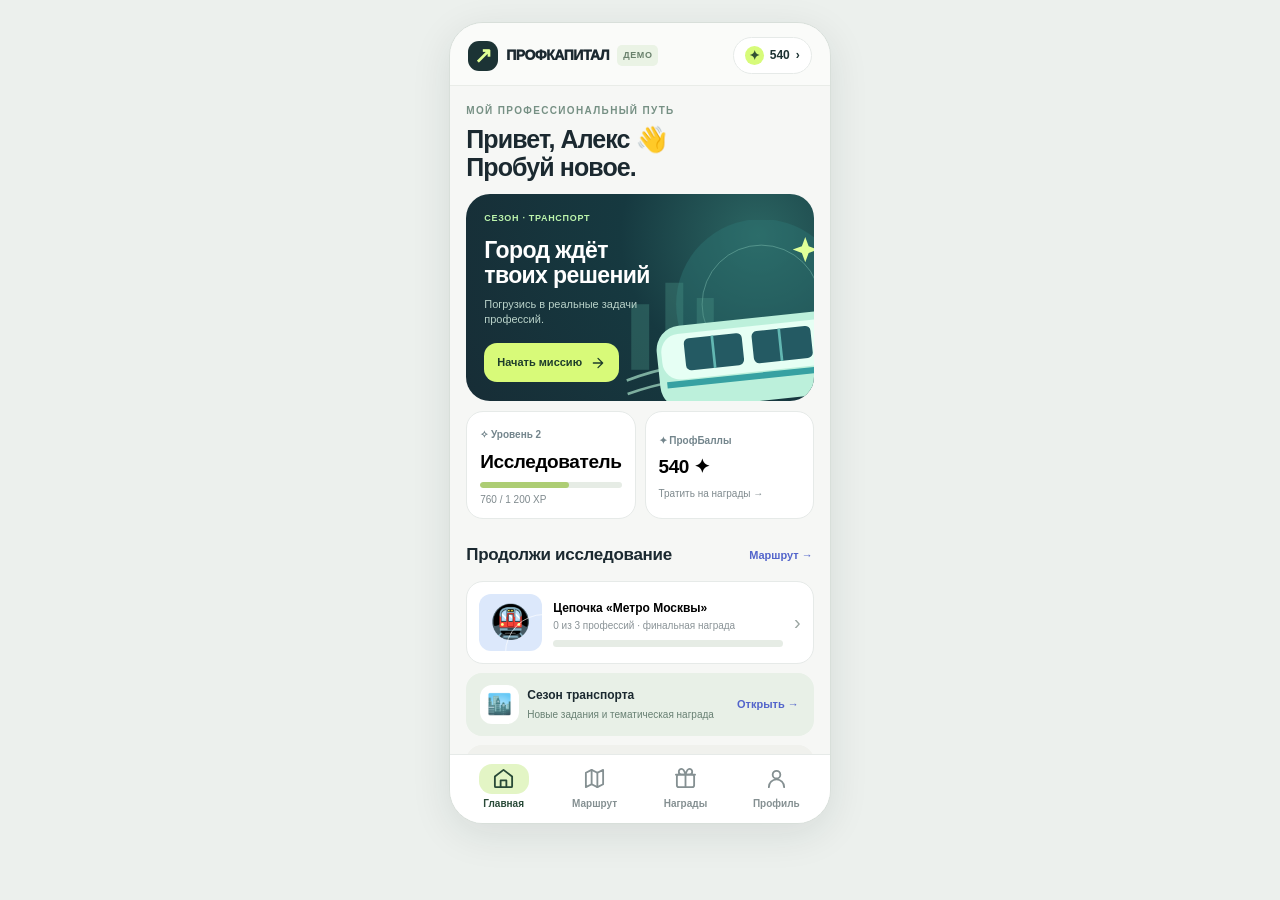
==== commit 10535e75: "Upgrade ProCapital demo with career chains, seasons, collections and customization" ====
--- a/future/index.html
+++ b/future/index.html
@@ -1,39 +1,75 @@
-<!doctype html><html lang="ru"><head><meta charset="utf-8"><meta name="viewport" content="width=device-width,initial-scale=1,viewport-fit=cover"><meta name="theme-color" content="#f6f7f5"><title>ПрофКапитал — интерактивный прототип</title>
+<!doctype html>
+<html lang="ru">
+<head>
+<meta charset="utf-8">
+<meta name="viewport" content="width=device-width,initial-scale=1,viewport-fit=cover">
+<meta name="theme-color" content="#f6f7f5">
+<meta name="apple-mobile-web-app-capable" content="yes">
+<meta name="apple-mobile-web-app-status-bar-style" content="default">
+<title>ПрофКапитал — интерактивный прототип</title>
 <style>
-:root{--ink:#14202a;--muted:#77828c;--bg:#f5f6f3;--panel:#fff;--lime:#d3fa69;--line:#e9ecea;--blue:#397ff3;--purple:#6746dc;--radius:23px}*{box-sizing:border-box}body{margin:0;background:#e7eae8;font-family:-apple-system,BlinkMacSystemFont,"SF Pro Display","Segoe UI",Arial,sans-serif;color:var(--ink);-webkit-font-smoothing:antialiased}button{font:inherit;cursor:pointer;border:0}button:disabled{cursor:default;opacity:.5}.stage{min-height:100svh;display:flex;align-items:flex-start;justify-content:center;padding:22px 14px;background:radial-gradient(ellipse at 80% -10%,#f3ffcf,transparent 50%),#e7eae8}.phone{width:min(100%,420px);height:min(860px,calc(100svh - 44px));min-height:590px;background:var(--bg);border:7px solid #17212a;border-radius:42px;overflow:hidden;display:flex;flex-direction:column;box-shadow:0 25px 80px #14202a34,0 4px 8px #14202a10;position:relative}.notch{height:28px;flex-shrink:0;background:var(--bg);display:flex;align-items:center;justify-content:center}.island{width:101px;height:17px;background:#111e26;border-radius:20px}.top{display:flex;align-items:center;justify-content:space-between;padding:8px 21px 15px;gap:8px}.brand{display:flex;align-items:center;gap:9px;color:#151e24;font-weight:900;font-size:16px;letter-spacing:-.65px}.brandmark{display:inline-flex;align-items:center;justify-content:center;width:26px;height:26px;background:#18272a;border-radius:8px;color:var(--lime);font-size:18px;font-weight:800;transform:rotate(-5deg)}.demo{font-weight:700;text-transform:uppercase;font-size:9px;letter-spacing:1.2px;background:#e7ece6;color:#60736b;padding:6px 8px;border-radius:7px}.wallet{display:flex;align-items:center;gap:5px;color:#192528;background:white;border:1px solid #e7ebe9;border-radius:30px;padding:8px 12px;font-size:12px;font-weight:850}.coin{width:18px;height:18px;background:#def488;border:2px solid #acd847;color:#40530d;display:inline-flex;align-items:center;justify-content:center;border-radius:50%;font-size:10px}.content{flex:1;min-height:0;overflow-y:auto;overscroll-behavior:contain;scrollbar-width:none;padding:0 19px 27px}.content::-webkit-scrollbar{display:none}.nav{height:72px;flex-shrink:0;display:grid;grid-template-columns:repeat(4,1fr);gap:3px;background:#fff;border-top:1px solid #eff0ec;padding:8px 5px max(8px,env(safe-area-inset-bottom));box-shadow:0 -10px 30px #101d2410}.tab{display:flex;align-items:center;justify-content:center;flex-direction:column;gap:4px;background:transparent;color:#89939a;font-weight:650;font-size:10px;border-radius:12px}.tab svg{width:20px;height:20px}.tab.active{color:#162a25}.tab.active .ico{background:#e4f5bd;color:#1c3d28}.ico{height:30px;width:36px;display:grid;place-items:center;border-radius:11px}.eyebrow{text-transform:uppercase;letter-spacing:1.4px;font-size:10px;font-weight:850;color:#75818a}.headline{font-size:28px;line-height:1.12;letter-spacing:-1.2px;margin:7px 0 17px;font-weight:850}.muted{color:var(--muted)}.small{font-size:12px}.xs{font-size:10px}.strong{font-weight:800}.sectionhead{display:flex;align-items:center;justify-content:space-between;margin:21px 0 11px}.sectionhead h3{font-size:16px;letter-spacing:-.35px;margin:0}.link{background:transparent;font-size:12px;font-weight:800;color:#2868c5;display:inline-flex;align-items:center;gap:3px}.hero{position:relative;background:#142329;border-radius:26px;height:239px;overflow:hidden;box-shadow:0 13px 20px #163c3330;padding:20px;color:#fff}.hero-bg{position:absolute;top:11px;right:-48px;width:295px;height:225px;pointer-events:none}.hero:after{content:"";position:absolute;inset:auto 0 0 0;height:65px;background:linear-gradient(transparent,#14232960);pointer-events:none}.hero-copy{position:relative;z-index:1;width:63%;pointer-events:none}.hero-copy button{pointer-events:auto}.hero-tag{display:inline-block;border:1px solid #7d9c7b88;color:#deffb6;border-radius:6px;font-size:9px;padding:6px 8px;font-weight:850;letter-spacing:.8px}.hero-title{font-size:22px;line-height:1.08;letter-spacing:-.7px;font-weight:850;margin:17px 0 9px}.hero-desc{font-size:11px;line-height:1.4;color:#c2d2ce}.primary{background:var(--lime);color:#1c2921;font-weight:850;letter-spacing:-.2px;border-radius:15px;padding:13px 16px;display:inline-flex;align-items:center;justify-content:center;gap:8px;white-space:nowrap;min-height:43px}.primary:active,.secondary:active,.reward:active,.missioncard:active{transform:scale(.985)}.hero-btn{position:absolute;left:20px;bottom:18px;z-index:2}.secondary{background:#f0f3ef;color:#1d2c31;border-radius:15px;padding:13px 15px;font-weight:800;min-height:43px}.outline{border:1px solid #dfe4e2;background:white}.wide{width:100%}.statrow{display:grid;grid-template-columns:1fr 1fr;gap:10px;margin-top:13px}.stat{background:white;border:1px solid #e9eeec;border-radius:20px;padding:15px;box-shadow:0 2px 5px #13252105}.sthead{display:flex;gap:6px;align-items:center;font-size:11px;color:#697982;font-weight:750;margin-bottom:10px}.stval{font-size:23px;font-weight:850;letter-spacing:-.8px}.stsub{font-size:10px;color:#7d898c;margin-top:5px}.bar{height:7px;border-radius:20px;background:#e9eeec;overflow:hidden;margin-top:9px}.barin{height:100%;border-radius:20px;background:#b8e65b;transition:width .4s}.offline{background:#e7f0e6;border-radius:19px;padding:15px;display:flex;align-items:center;gap:12px;margin-top:12px}.officon{height:44px;width:44px;background:#fff;border-radius:13px;display:grid;place-items:center;color:#2a5738;flex-shrink:0}.offtitle{font-weight:800;font-size:13px}.offtext{font-size:11px;color:#637a6a;line-height:1.4;margin-top:3px}.roundarrow{margin-left:auto;color:#416f52}.missioncard{width:100%;display:flex;text-align:left;gap:13px;align-items:center;background:#fff;border-radius:19px;padding:12px;box-shadow:0 0 0 1px #e8ece9;transition:transform .2s;margin-bottom:10px}.m-art{width:86px;height:89px;border-radius:15px;display:grid;place-items:center;font-size:43px;flex-shrink:0;position:relative;overflow:hidden}.m-art:after{content:"";position:absolute;width:84px;height:84px;border:1px solid #ffffff66;border-radius:50%;right:-30px;bottom:-32px}.m-art span{position:relative;z-index:1;filter:drop-shadow(0 7px 3px #1723271a)}.m-info{flex:1;min-width:0}.labelpill{display:inline-flex;align-items:center;background:#edf3e7;color:#426541;border-radius:6px;padding:5px 7px;font-size:9px;font-weight:850;letter-spacing:.5px}.mtitle{font-size:15px;font-weight:850;margin:7px 0 4px;letter-spacing:-.3px}.minfo{font-size:11px;color:#77848b;line-height:1.4}.minfo b{color:#334b4d}.m-arrow{margin-left:auto;color:#8b9c9d}.card{background:#fff;border-radius:22px;padding:17px;border:1px solid #ecefec}.sub-title{font-size:13px;font-weight:850;margin:0 0 9px}.tip{display:flex;gap:10px;align-items:flex-start;background:#eef5ee;border-radius:15px;padding:12px;color:#486353;font-size:11px;line-height:1.5}.tip svg{flex-shrink:0;margin-top:1px}.missiontop{height:166px;border-radius:24px;position:relative;overflow:hidden;background:linear-gradient(120deg,#243b4d,#2b6f92);display:flex;align-items:flex-end;padding:17px;color:white}.missiontop-emoji{font-size:112px;position:absolute;right:1px;bottom:3px;filter:drop-shadow(0px 7px 5px #051c272c);transform:rotate(-6deg)}.missiontop small{position:relative;z-index:1;font-size:10px;font-weight:850;letter-spacing:1px;background:#ffffff35;border-radius:7px;padding:7px}.back{padding:5px 0 16px;color:#53646d;background:transparent;font-weight:800;font-size:12px;display:inline-flex;align-items:center;gap:5px}.steps{display:grid;gap:13px;margin:16px 0}.step{display:flex;align-items:start;gap:11px}.stepn{width:28px;height:28px;border-radius:9px;background:#e8f5d2;display:grid;place-items:center;font-weight:850;font-size:12px;color:#405f26;flex-shrink:0}.steptext{font-weight:750;font-size:12px;line-height:1.4}.steptext span{display:block;color:#829096;font-weight:500;font-size:11px;margin-top:3px}.bottomAction{background:linear-gradient(0deg,var(--bg) 82%,#f5f6f300);padding:15px 0 0;position:relative}.rewardbox{background:#162b2a;border-radius:23px;padding:18px;color:white;display:flex;align-items:center;justify-content:space-between;margin:13px 0}.rewardnum{font-size:23px;font-weight:850}.badgeCirc{height:74px;width:74px;background:linear-gradient(140deg,#e9fb94,#7ebc96);border:6px solid #ffffff23;border-radius:23px;display:grid;place-items:center;font-size:34px}.complete{background:linear-gradient(160deg,#132a35,#205c59);border-radius:25px;padding:24px;color:#fff;text-align:center;position:relative;overflow:hidden}.spark{font-size:47px}.complete h2{font-size:27px;margin:12px 0 10px;letter-spacing:-.6px}.complete p{font-size:12px;color:#c8d8d3;line-height:1.55}.totals{display:flex;justify-content:center;gap:11px;margin:20px 0}.totalpill{border-radius:12px;background:#ffffff1a;padding:9px 12px;font-weight:850;font-size:15px}.shopgrid{display:grid;grid-template-columns:1fr 1fr;gap:11px}.reward{padding:0;background:white;border:1px solid #e7eae6;border-radius:19px;text-align:left;overflow:hidden;box-shadow:0 2px 6px #00000005}.reward-img{height:120px;display:flex;align-items:center;justify-content:center;position:relative;overflow:hidden;font-size:50px}.reward-img:before{content:"";position:absolute;width:95px;height:95px;border:1px solid #ffffff88;border-radius:50%;transform:scale(1.5)}.reward-img i{position:relative;font-style:normal;filter:drop-shadow(0 9px 5px #00000020)}.reward-info{padding:11px}.reward-name{font-size:12px;font-weight:800;min-height:30px;line-height:1.25}.reward-cost{display:flex;justify-content:space-between;align-items:center;margin-top:11px;font-weight:850;font-size:12px}.chip{padding:5px 8px;border-radius:7px;background:#f1f4eb;font-size:9px;color:#688066;font-weight:850}.profileCover{background:linear-gradient(130deg,#172d30,#39665d);padding:19px;border-radius:24px;color:white;position:relative;overflow:hidden}.profileCover:after{content:"✳";position:absolute;right:-12px;top:-44px;color:#ffffff15;font-size:210px}.pf-top{display:flex;align-items:center;gap:12px;position:relative;z-index:1}.avatar{display:grid;place-items:center;border-radius:20px;width:65px;height:65px;font-size:33px;background:#d0f49d;color:#2e5040}.profileCover .bar{background:#ffffff33}.profileCover .barin{background:var(--lime)}.badges{display:grid;grid-template-columns:repeat(3,1fr);gap:10px}.badge-item{border:1px solid #e9eeeb;border-radius:15px;padding:11px 4px;background:#fff;text-align:center}.badge-item .emoji{font-size:29px}.badge-item p{font-size:10px;font-weight:760;line-height:1.25;margin:8px 0 0}.field{display:flex;justify-content:space-between;align-items:center;gap:10px;padding:13px 0;border-bottom:1px solid #edf0ed}.field:last-child{border-bottom:0}.switch{height:24px;width:42px;border-radius:50px;background:#dfe6df;padding:3px;display:flex;align-items:center;transition:background .2s}.switch b{width:18px;height:18px;border-radius:50%;background:#fff;display:block;box-shadow:0 2px 5px #0002;transition:transform .2s}.switch.on{background:#7eac60}.switch.on b{transform:translateX(18px)}.overlay{position:absolute;inset:0;background:#0b172d85;z-index:20;display:flex;align-items:end;justify-content:center;backdrop-filter:blur(5px);animation:fade .18s ease}.sheet{background:#fff;border-radius:27px 27px 0 0;width:100%;max-height:87%;overflow-y:auto;padding:21px 20px max(22px,env(safe-area-inset-bottom));box-shadow:0 -20px 30px #0001;animation:up .22s ease}.sheet-handle{width:38px;height:4px;border-radius:20px;background:#dfe6e3;margin:-10px auto 21px}.sheethead{display:flex;align-items:center;justify-content:space-between;margin-bottom:12px}.sheet h2{font-size:22px;line-height:1.15;margin:0;font-weight:850;letter-spacing:-.6px}.close{width:32px;height:32px;border-radius:50%;display:grid;place-items:center;background:#f1f4f2;color:#60726c}.qrpreview{background:#eff4f0;border-radius:20px;padding:18px;display:flex;align-items:center;gap:16px;margin:14px 0}.fakeqr{background:white;padding:7px;border-radius:8px;width:91px;height:91px;flex-shrink:0;display:grid;place-items:center}.fakeqr svg{width:74px;height:74px}.fakeqr rect{fill:#1c3d38}.modal-option{display:flex;width:100%;text-align:left;align-items:center;gap:12px;background:#f5f7f4;border-radius:15px;padding:13px;margin-top:9px}.modal-option .e{font-size:22px;flex-shrink:0}.modal-option strong{display:block;font-size:12px}.modal-option small{font-size:10px;color:#78878b;display:block;margin-top:3px}.modal-option .chev{margin-left:auto;color:#8c9c98}.toast{position:absolute;top:64px;left:20px;right:20px;z-index:30;border-radius:13px;background:#142c27;color:white;padding:13px 15px;font-size:12px;font-weight:750;box-shadow:0 10px 20px #142a2842;text-align:center;animation:up .2s ease}.xp-pill{background:#ebf2e3;color:#426b38;border-radius:11px;padding:9px 11px;font-weight:850;font-size:11px;display:inline-flex;gap:5px}.frow{display:flex;justify-content:space-between;align-items:center;gap:10px}.mini-collection{display:grid;grid-template-columns:repeat(3,1fr);gap:8px;margin-top:13px}.collection-cell{text-align:center;border-radius:14px;background:#f0f4ef;padding:13px 4px;font-size:23px}.collection-cell span{display:block;font-size:9px;font-weight:760;margin-top:6px;color:#6b7777}.callout{border-radius:19px;background:linear-gradient(115deg,#e2f2c6,#ecf4e8);padding:17px;margin-top:12px}.tag{color:#466244;background:#e5f0df;padding:6px 8px;display:inline-block;font-weight:850;font-size:10px;border-radius:7px}.dot{height:7px;width:7px;background:#6cbb72;display:inline-block;border-radius:50%;margin-right:4px}.note{font-size:10px;color:#8a9599;line-height:1.5}.empty{padding:20px;color:#7b8989;text-align:center;font-size:12px;background:#f6f8f6;border-radius:14px}.highlight{color:#40692c}.outline-note{border:1px dashed #c4d1c8;border-radius:13px;padding:12px;font-size:11px;color:#64806e;margin-top:14px;line-height:1.45}.sectiondesc{font-size:12px;line-height:1.5;color:#6c7c80;margin-bottom:17px}.payment{background:#f7faf6;border:1px solid #e8eee7;border-radius:16px;padding:15px;margin:16px 0}.payment .amount{font-size:30px;letter-spacing:-1px;font-weight:850}.progressline{height:3px;background:#e8f0e5;border-radius:3px;position:relative;margin:25px 2px}.progressline:after{content:"";position:absolute;left:0;right:30%;top:0;bottom:0;background:#8dba6a}.row{display:flex;justify-content:space-between;align-items:center}.miniEntry{width:100%;text-align:left;background:white;border:1px solid #e9eeeb;border-radius:16px;padding:13px;margin-top:9px;display:flex;gap:11px;align-items:center}.miniEntry strong{font-size:12px;display:block}.miniEntry small{font-size:10px;color:#879390;display:block;margin-top:3px}.ind{width:34px;height:34px;background:#e8f3df;border-radius:11px;display:grid;place-items:center;font-size:17px}.rowspace{margin:12px 0}.sceneCaption{font-size:10px;color:#6f8077}.hidden{display:none}.spacer{height:4px}@keyframes up{from{transform:translateY(15px);opacity:.6}to{transform:translateY(0);opacity:1}}@keyframes fade{from{opacity:0}to{opacity:1}}@media(max-width:480px){.stage{padding:0;background:var(--bg);min-height:100svh}.phone{height:100svh;max-height:none;min-height:540px;width:100%;border:0;border-radius:0;box-shadow:none}.notch{height:env(safe-area-inset-top,16px);min-height:14px}.island{display:none}.top{padding-top:10px}.content{padding-bottom:23px}.nav{height:calc(68px + env(safe-area-inset-bottom));padding-bottom:max(8px,env(safe-area-inset-bottom))}}@media(prefers-reduced-motion:reduce){*{animation:none!important;transition:none!important}}
-</style></head><body><div class="stage"><div class="phone" id="phone"><div class="notch"><div class="island"></div></div><header class="top"><div class="brand"><span class="brandmark">↗</span> ПРОФКАПИТАЛ <span class="demo">демо</span></div><button class="wallet" data-act="wallet"><span class="coin">✦</span> <span id="wval">540</span> <span style="font-size:10px;color:#849394">›</span></button></header><main class="content" id="main"></main><nav class="nav" id="nav"></nav><div id="modalRoot"></div><div id="toastRoot"></div></div></div>
+html,body{margin:0;min-height:100%;background:#ecf0ed}
+body{display:flex;justify-content:center;align-items:flex-start;padding:22px 14px;box-sizing:border-box}
+@media(max-width:520px){
+body{padding:0;display:block}
+#pc-next{width:100%;max-width:none;height:100dvh;min-height:0;border:0;border-radius:0;box-shadow:none}
+}
+</style>
+</head>
+<body>
+<div id="pc-next" class="pc-next">
+<style>
+#pc-next{--bg:#f6f7f5;--ink:#1b2930;--quiet:#74818b;--line:#e6eae8;--lime:#d7fb7a;--night:#142a31;--accent:#6671f6;font-family:-apple-system,BlinkMacSystemFont,'Segoe UI',sans-serif;font-size:14px;line-height:1.35;color:var(--ink);max-width:440px;margin:auto;background:var(--bg);height:min(810px,88dvh);min-height:580px;border-radius:26px;overflow:hidden;border:1px solid #d8dfda;box-shadow:0 10px 40px #152d2419;display:flex;flex-direction:column;position:relative;-webkit-font-smoothing:antialiased}
+#pc-next *{box-sizing:border-box}#pc-next button{font:inherit;cursor:pointer;-webkit-tap-highlight-color:transparent}#pc-next button:focus-visible{outline:3px solid #6b74fa;outline-offset:2px}#pc-next button:disabled{cursor:default;opacity:.48}#pc-next .head{padding:14px 18px 11px;background:#fafbf9;display:flex;justify-content:space-between;align-items:center;gap:8px;border-bottom:1px solid #e9ece8;flex-shrink:0;z-index:2}#pc-next .logo{display:flex;gap:8px;align-items:center;font-size:14px;letter-spacing:-.5px;font-weight:950;white-space:nowrap}#pc-next .logomark{width:30px;height:30px;background:#1c3335;color:#e1ff95;border-radius:11px;display:grid;place-items:center;font-size:22px;font-weight:700}#pc-next .demo{font-size:9px;letter-spacing:.6px;color:#69816c;background:#eaf3e5;padding:4px 6px;border-radius:5px;font-weight:850}#pc-next .moneytop{white-space:nowrap;background:#fff;border:1px solid var(--line);color:#1d3333;border-radius:24px;padding:8px 11px;font-size:12px;font-weight:850;display:flex;align-items:center;gap:6px;min-height:36px}#pc-next .coin{background:var(--lime);color:#315033;display:inline-grid;place-items:center;height:19px;width:19px;border-radius:50%;font-size:13px}#pc-next .body{padding:18px 16px 29px;overflow-y:auto;flex:1;min-height:0;overscroll-behavior:contain;scrollbar-width:none}#pc-next .body::-webkit-scrollbar{display:none}#pc-next .tabbar{border-top:1px solid var(--line);background:#fff;display:grid;grid-template-columns:repeat(4,1fr);padding:5px 8px max(9px,env(safe-area-inset-bottom));flex-shrink:0;z-index:2}#pc-next .tab{background:transparent;border:0;color:#859092;min-height:54px;display:flex;flex-direction:column;justify-content:center;align-items:center;gap:3px;font-size:10px;font-weight:750;border-radius:15px}#pc-next .tab svg{width:23px;height:23px}#pc-next .tab.active{color:#294a38}#pc-next .tab.active .navicon{background:#e3f5c5}#pc-next .navicon{min-width:50px;height:30px;display:grid;place-items:center;border-radius:13px}
+#pc-next .eyebrow{font-size:10px;font-weight:900;color:#769084;text-transform:uppercase;letter-spacing:1.35px}#pc-next h1{font-weight:900;font-size:25px;line-height:1.13;letter-spacing:-.9px;margin:7px 0 13px}#pc-next h2{font-size:17px;letter-spacing:-.3px;margin:0;font-weight:850}#pc-next h3{font-size:14px;letter-spacing:-.2px;margin:0;font-weight:850}#pc-next p{margin:8px 0;color:var(--quiet);line-height:1.5;font-size:12px}#pc-next .secondaryText{color:var(--quiet);font-size:11px}#pc-next .row{display:flex;align-items:center;justify-content:space-between;gap:8px}#pc-next .sectionhead{display:flex;justify-content:space-between;align-items:center;margin:22px 0 11px}#pc-next .pill{display:inline-flex;align-items:center;border-radius:7px;background:#e7f0dd;color:#527349;font-size:10px;font-weight:800;padding:6px 8px;gap:5px}#pc-next .mutedpill{background:#f0f2ef;color:#7b8886}#pc-next .card{background:#fff;border:1px solid var(--line);border-radius:18px;padding:15px}#pc-next .panel{background:#eef2ee;border-radius:15px;padding:14px}#pc-next .primary{background:#d8fa79;color:#1d3c2b;border:0;min-height:45px;padding:10px 15px;border-radius:13px;font-size:12px;font-weight:850;display:flex;align-items:center;justify-content:center;gap:8px}#pc-next .darkbtn{background:#1d333b;color:#fff;border:0;min-height:45px;padding:10px 15px;border-radius:13px;font-size:12px;font-weight:850;display:flex;align-items:center;justify-content:center;gap:7px}#pc-next .lightbtn{background:#eef2eb;color:#2a4c39;border:0;min-height:43px;padding:10px 13px;border-radius:13px;font-size:12px;font-weight:850;display:flex;align-items:center;justify-content:center;gap:7px}#pc-next .full{width:100%}#pc-next .link{border:0;background:none;padding:7px 1px;font-size:11px;font-weight:850;color:#5264cb}#pc-next .back{border:0;background:none;color:#71817c;font-size:12px;font-weight:750;padding:0 0 16px;display:flex;gap:6px;align-items:center}#pc-next .progress{height:7px;background:#e6ece5;overflow:hidden;border-radius:8px}#pc-next .progress span{display:block;height:100%;background:#adcd74;border-radius:8px;transition:width .35s}#pc-next .hero{background:radial-gradient(circle at 84% 20%,#2b6562 0,#163940 41%,#172d36 100%);border-radius:24px;padding:18px;min-height:207px;color:#fff;position:relative;overflow:hidden}#pc-next .hero .hero-text{position:relative;z-index:2;width:57%}#pc-next .hero h2{color:#fff;font-size:23px;letter-spacing:-.6px;line-height:1.1;margin:14px 0 7px}#pc-next .hero p{color:#b9d2c9;font-size:11px;line-height:1.43}#pc-next .hero .primary{margin-top:15px;min-height:39px;font-size:11px;padding:8px 13px;width:max-content;max-width:100%}#pc-next .hero-art{position:absolute;right:-53px;bottom:-7px;width:71%;height:91%;opacity:1;pointer-events:none}#pc-next .hero .hero-cap{font-size:9px;font-weight:800;letter-spacing:.7px;color:#bdf5ad}#pc-next .stats{display:grid;grid-template-columns:1fr 1fr;gap:9px;margin-top:10px}#pc-next .stat{border:1px solid var(--line);background:#fff;border-radius:17px;text-align:left;padding:12px 13px;min-width:0}#pc-next .stat small{font-size:10px;color:#73858c;font-weight:750}#pc-next .stat strong{display:block;font-size:19px;letter-spacing:-.4px;margin:6px 0 7px;overflow:hidden;text-overflow:ellipsis}#pc-next .stat .progress{height:6px}#pc-next .stat .fine{font-size:10px;color:#7f8a8e;margin-top:5px}#pc-next .horizontal{border:1px solid var(--line);background:#fff;border-radius:17px;display:flex;align-items:center;gap:11px;padding:12px;text-align:left;width:100%;margin:8px 0}#pc-next .thumb{height:57px;width:63px;display:grid;place-items:center;border-radius:12px;font-size:33px;flex-shrink:0;position:relative;overflow:hidden}#pc-next .thumb:after{content:'';border:1px solid #ffffffa3;width:76px;height:76px;position:absolute;left:26px;top:20px;border-radius:50%}#pc-next .horizontal .copy{min-width:0;flex:1}#pc-next .horizontal .copy b{font-size:12px;display:block;margin:3px 0}#pc-next .horizontal .copy small{font-size:10px;color:#8a9397;line-height:1.4;display:block}#pc-next .rightarr{color:#9ba6a2;font-size:20px}#pc-next .compactbox{display:flex;align-items:center;justify-content:space-between;gap:8px;padding:12px 14px;border-radius:16px;background:#e8f0e7;margin-top:9px}#pc-next .compactbox strong{display:block;font-size:12px}#pc-next .compactbox small{display:block;font-size:10px;color:#688073;margin-top:5px}#pc-next .smallcirc{height:39px;width:39px;border-radius:12px;background:#fff;display:grid;place-items:center;flex-shrink:0;font-size:20px}#pc-next .seg{display:grid;grid-template-columns:repeat(3,1fr);gap:4px;background:#e9eeea;padding:4px;border-radius:13px;margin-bottom:17px}#pc-next .seg button{background:transparent;color:#76857e;font-size:11px;font-weight:800;border:0;min-height:38px;border-radius:10px}#pc-next .seg button.on{color:#243c34;background:#fff;box-shadow:0 2px 8px #1b352111}#pc-next .questArt{width:100%;height:153px;border-radius:20px;display:grid;place-items:center;position:relative;overflow:hidden;margin-bottom:14px}#pc-next .questArt .illustration{font-size:85px;filter:drop-shadow(0 12px 8px #23432725);position:relative;z-index:2}#pc-next .questArt:before{content:'';border:1px solid #ffffffaa;border-radius:50%;position:absolute;width:185px;height:185px;right:0;top:25px}#pc-next .questArt:after{content:'';border:1px solid #ffffff8c;border-radius:50%;position:absolute;width:130px;height:130px;right:32px;top:50px}#pc-next .steps{display:grid;gap:12px;margin:14px 0 17px}#pc-next .step{display:flex;align-items:flex-start;gap:10px;font-size:12px;line-height:1.45}#pc-next .stepn{height:24px;width:24px;flex-shrink:0;display:grid;place-items:center;border-radius:8px;background:#e3efdd;color:#56784d;font-weight:900;font-size:11px}#pc-next .miniGrid{display:grid;grid-template-columns:repeat(2,1fr);gap:9px}#pc-next .miniTile{border:1px solid var(--line);background:#fff;border-radius:16px;padding:12px;text-align:left;min-height:100px}#pc-next .miniTile .big{font-size:30px;margin-bottom:7px}#pc-next .miniTile strong{font-size:12px;display:block}#pc-next .miniTile small{font-size:10px;color:#84918e;display:block;margin-top:4px}#pc-next .timeline{position:relative;padding-left:8px}#pc-next .tlrow{display:flex;gap:12px;position:relative;padding-bottom:10px;align-items:start}#pc-next .tlrow:not(:last-child):before{content:'';width:2px;height:calc(100% - 23px);background:#d9e4d4;position:absolute;top:27px;left:12px}#pc-next .tldot{height:26px;width:26px;flex:0 0 26px;background:#edf3ec;border:1px solid #cedbca;border-radius:50%;display:grid;place-items:center;color:#607c59;font-weight:900;z-index:1;font-size:11px}#pc-next .tldot.ok{background:#d5f29b;border-color:#c1df8f}#pc-next .tlbody{flex:1;min-width:0;background:#fff;border:1px solid var(--line);border-radius:14px;padding:11px 12px;text-align:left}#pc-next .tlbody b{font-size:12px}#pc-next .tlbody small{color:#899591;font-size:10px;display:block;margin-top:4px}#pc-next .mapcard{background:#1b353a;color:white;border-radius:21px;padding:16px;margin-bottom:12px}#pc-next .mapnodes{display:grid;grid-template-columns:repeat(3,1fr);gap:9px;margin-top:16px}#pc-next .node{border:1px solid #ffffff40;background:#ffffff19;color:white;border-radius:14px;min-height:86px;padding:11px 6px;display:flex;align-items:center;justify-content:center;flex-direction:column;gap:5px;text-align:center}#pc-next .node.sel{background:#d8fa7c;color:#1d3831;border-color:#d8fa7c}#pc-next .node .em{font-size:25px}#pc-next .node small{font-size:10px;font-weight:800}#pc-next .chips{display:flex;gap:7px;overflow-x:auto;scrollbar-width:none;padding-bottom:5px;margin:13px 0}#pc-next .chip{border:1px solid #dfe7e2;background:#fff;border-radius:20px;padding:8px 11px;font-size:11px;font-weight:800;color:#73817d;white-space:nowrap;flex-shrink:0}#pc-next .chip.on{background:#1f383b;color:white;border-color:#1f383b}#pc-next .product-grid{display:grid;grid-template-columns:1fr 1fr;gap:10px}#pc-next .product{border:1px solid var(--line);background:#fff;border-radius:17px;overflow:hidden;text-align:left;padding:0}#pc-next .product .photo{height:105px;display:grid;place-items:center;font-size:46px;position:relative}#pc-next .product .photo:before{content:'';height:115px;width:115px;border:1px solid #ffffffaa;border-radius:50%;position:absolute;left:30%;top:18%}#pc-next .product .photo span{position:relative;z-index:1}#pc-next .product .meta{min-height:80px;padding:11px;display:flex;flex-direction:column;gap:7px}#pc-next .product .meta strong{font-size:11px;line-height:1.3}#pc-next .product .meta small{font-size:11px;font-weight:850;color:#496644;margin-top:auto}#pc-next .avatar{height:59px;width:59px;border-radius:18px;background:linear-gradient(135deg,#d6fa87,#b3dd7e);display:grid;place-items:center;color:#2a4d3d;flex-shrink:0;font-size:32px;overflow:hidden}#pc-next .avatar.framed{border:4px solid #83bfff;box-shadow:0 0 0 2px #d5ecff}#pc-next .profilehero{border-radius:21px;padding:18px;color:white;background:linear-gradient(130deg,#18363a,#476d5b);position:relative;overflow:hidden}#pc-next .profilehero.theme{background:linear-gradient(130deg,#20445f,#308d99)}#pc-next .profilehero:after{content:'';width:170px;height:170px;position:absolute;border-radius:50%;border:1px solid #ffffff21;right:-53px;top:-33px}#pc-next .pinfo{display:flex;gap:12px;align-items:center;position:relative;z-index:1}#pc-next .pinfo .level{font-size:10px;color:#d4e7df}#pc-next .pinfo h2{font-size:22px;color:#fff;margin:3px 0}#pc-next .profilehero .progress{background:#ffffff42;margin-top:8px;position:relative;z-index:1}#pc-next .profilehero .progress span{background:#d9fa7d}#pc-next .quicklinks{display:grid;grid-template-columns:repeat(3,1fr);gap:8px;margin:12px 0}#pc-next .quicklinks button{background:#fff;border:1px solid var(--line);border-radius:15px;min-height:86px;padding:10px 4px;display:flex;flex-direction:column;align-items:center;justify-content:center;gap:7px;font-size:11px;font-weight:850;color:#31413f;text-align:center}#pc-next .quicklinks .em{font-size:24px}#pc-next .listrow{display:flex;align-items:center;gap:10px;padding:10px 0;border-bottom:1px solid #eef0eb}#pc-next .listrow:last-child{border-bottom:0}#pc-next .listrow .l-em{font-size:24px}#pc-next .listrow .grow{flex:1;min-width:0}#pc-next .listrow strong{font-size:12px}#pc-next .listrow small{display:block;font-size:10px;color:#87918d;margin-top:4px}#pc-next .badgegrid{display:grid;grid-template-columns:repeat(3,1fr);gap:8px}#pc-next .badge{background:#fff;border:1px solid var(--line);border-radius:14px;padding:10px 4px;text-align:center;font-size:25px}#pc-next .badge small{display:block;margin-top:7px;font-size:10px;font-weight:800}#pc-next .collection{width:100%;display:flex;align-items:center;gap:12px;border:1px solid var(--line);background:#fff;padding:13px;border-radius:16px;text-align:left;margin-bottom:9px}#pc-next .collection-icon{width:52px;height:52px;border-radius:13px;background:#edf4ec;display:grid;place-items:center;font-size:29px;flex-shrink:0}#pc-next .collection .grow{flex:1}#pc-next .collection strong{font-size:13px}#pc-next .collection small{display:block;font-size:10px;color:#7e8b8b;margin-top:4px}#pc-next .notice{border-radius:14px;background:#eaf2e7;color:#55735a;font-size:11px;line-height:1.45;padding:12px;margin-top:13px}#pc-next .confirmbox{text-align:center;background:#fff;border:1px solid var(--line);border-radius:21px;padding:24px 18px}#pc-next .success{background:linear-gradient(145deg,#1c3840,#276e59);color:white;border-radius:23px;padding:27px 19px;text-align:center}#pc-next .success h2{font-size:24px;line-height:1.15;margin:11px 0}#pc-next .success p{color:#d3e9df}#pc-next .earnrow{display:flex;gap:8px;justify-content:center;margin:20px 0}#pc-next .earnrow span{padding:10px;border-radius:12px;background:#ffffff27;font-weight:850}#pc-next .reaction{display:grid;grid-template-columns:repeat(3,1fr);gap:7px;margin:12px 0}#pc-next .reaction button{min-height:58px;border:1px solid #e1e8e0;background:#fff;border-radius:14px;font-size:11px;font-weight:750;display:flex;align-items:center;justify-content:center;flex-direction:column;gap:2px}#pc-next .reaction button.on{border:2px solid #8dbd65;background:#eff8e9}#pc-next .reaction .em{font-size:20px}#pc-next .modal-layer{position:absolute;inset:0;background:#14292caa;display:flex;align-items:flex-end;z-index:9}#pc-next .sheet{width:100%;max-height:86%;overflow-y:auto;border-radius:24px 24px 0 0;background:#fff;padding:15px 18px 24px;box-shadow:0 -8px 40px #0002}#pc-next .handle{width:38px;height:4px;background:#dfe4df;border-radius:4px;margin:0 auto 14px}#pc-next .sheet-title{display:flex;align-items:center;justify-content:space-between;gap:10px;margin-bottom:12px}#pc-next .close{width:32px;height:32px;border:0;border-radius:50%;background:#eff2ee;display:grid;place-items:center;font-size:20px;color:#566b63}#pc-next .receipt{font-size:21px;font-weight:900;letter-spacing:2px;background:#eff5e9;text-align:center;border-radius:14px;padding:17px;margin:14px 0}#pc-next .toast{position:absolute;z-index:10;bottom:80px;left:18px;right:18px;background:#1c3338;color:#fff;border-radius:13px;padding:12px;font-size:11px;font-weight:700;box-shadow:0 8px 24px #0002;text-align:center}#pc-next .hidden{display:none!important}
+@media(min-width:680px){#pc-next{height:800px;border-radius:34px}}@media(max-width:365px){#pc-next h1{font-size:23px}#pc-next .hero h2{font-size:21px}#pc-next .hero-art{right:-70px}#pc-next .body{padding:15px 12px 23px}#pc-next .logo{font-size:12px}}
+</style>
+<div class="head"><div class="logo"><div class="logomark">↗</div> ПРОФКАПИТАЛ <span class="demo">ДЕМО</span></div><button class="moneytop" data-a="wallet"><span class="coin">✦</span><span data-balance>540</span> ›</button></div>
+<main class="body" id="pcn-body"></main><nav class="tabbar" id="pcn-nav"></nav><div id="pcn-overlay"></div><div id="pcn-toast"></div>
 <script>
-(()=>{
-const iconPaths={home:'<path d="m3 10 9-7 9 7v10a1 1 0 0 1-1 1h-5v-7H9v7H4a1 1 0 0 1-1-1z"/>',map:'<path d="m3 6 6-3 6 3 6-3v15l-6 3-6-3-6 3zM9 3v15m6-12v15"/>',gift:'<rect x="3" y="8" width="18" height="13" rx="1"/><path d="M12 8v13M3 12h18M12 8c-7 0-8-7-4-7 3 0 4 5 4 7zm0 0c7 0 8-7 4-7-3 0-4 5-4 7z"/>',user:'<circle cx="12" cy="8" r="4"/><path d="M5 21v-2a7 7 0 0 1 14 0v2"/>',arrow:'<path d="m5 12 14 0m-6-6 6 6-6 6"/>',back:'<path d="m15 18-6-6 6-6"/>',close:'<path d="M18 6 6 18M6 6l12 12"/>',qr:'<rect x="3" y="3" width="7" height="7" rx="1"/><rect x="14" y="3" width="7" height="7" rx="1"/><rect x="3" y="14" width="7" height="7" rx="1"/><path d="M14 14h3v3h4m-7 4h7v-3M7 7h.01m11 0h.01M7 18h.01"/>',check:'<path d="m4 12 5 5L20 6"/>',book:'<path d="M4 5a2 2 0 0 1 2-2h15v16H6a2 2 0 0 0-2 2V5zm0 14a2 2 0 0 1 2-2h15M8 7h9M8 11h7"/>',info:'<circle cx="12" cy="12" r="10"/><path d="M12 11v5m0-9v.1"/>',lock:'<rect x="5" y="10" width="14" height="11" rx="2"/><path d="M8 10V7a4 4 0 0 1 8 0v3"/>',spark:'<path d="m12 2 2.4 7.6L22 12l-7.6 2.4L12 22l-2.4-7.6L2 12l7.6-2.4L12 2z"/>',clock:'<circle cx="12" cy="12" r="9"/><path d="M12 6v6l4 2"/>',pin:'<path d="M20 10c0 6-8 12-8 12S4 16 4 10a8 8 0 1 1 16 0z"/><circle cx="12" cy="10" r="2.5"/>',history:'<path d="M3 12a9 9 0 1 0 3-7M3 3v6h6m3-2v5l4 2"/>',shield:'<path d="m12 22 8-4V6l-8-4-8 4v12l8 4z"/>'};
-function I(name,sz=19){return `<svg xmlns="http://www.w3.org/2000/svg" width="${sz}" height="${sz}" viewBox="0 0 24 24" fill="none" stroke="currentColor" stroke-width="1.8" stroke-linecap="round" stroke-linejoin="round">${iconPaths[name]||iconPaths.spark}</svg>`}
-function trainArt(){return `<svg viewBox="0 0 350 260" width="100%" height="100%" xmlns="http://www.w3.org/2000/svg"><defs><linearGradient id="train" x1="0" x2="1" y1="0" y2="1"><stop stop-color="#e8fff4"/><stop offset="1" stop-color="#79dcca"/></linearGradient><linearGradient id="night" x1="0" x2="1"><stop stop-color="#1c5153" stop-opacity="0"/><stop offset="1" stop-color="#0e7378" stop-opacity=".8"/></linearGradient></defs><circle cx="216" cy="94" r="90" fill="url(#night)"/><circle cx="216" cy="94" r="69" fill="none" stroke="#78cdaa" stroke-opacity=".23" stroke-width="2"/><circle cx="216" cy="94" r="50" fill="none" stroke="#a4ffbf" stroke-opacity=".24" stroke-width="2"/><path d="M55 176v-50h21V91h29v39h19V82h35v48h20V62h24v68h22v-27h29v73" fill="#20504d" opacity=".5"/><path d="M0 203c80-50 180-56 349-4" stroke="#6f9a91" stroke-width="2" fill="none"/><path d="M0 212c110-40 245-35 350-4" stroke="#6f9a91" stroke-width="2" fill="none"/><g transform="rotate(-8 235 158)"><rect x="112" y="114" width="230" height="91" rx="34" fill="#9be1cb"/><path d="M127 131h204c11 0 17 8 17 20v19H110v-18c0-15 7-21 17-21" fill="#d6fdec"/><rect x="143" y="138" width="72" height="29" rx="9" fill="#173e4b"/><rect x="222" y="138" width="72" height="29" rx="9" fill="#173e4b"/><path d="M184 140v26m69-26v26" stroke="#7bccbd" stroke-width="3"/><path d="M114 177h223" stroke="#3c9f99" stroke-width="5"/><rect x="146" y="191" width="32" height="7" rx="4" fill="#3a7f76"/><rect x="282" y="191" width="32" height="7" rx="4" fill="#3a7f76"/><circle cx="322" cy="185" r="6" fill="#d4ff6c"/></g><path d="M78 228c76-29 197-27 290 0" stroke="#a2ffb1" stroke-width="2" opacity=".35" fill="none"/><g fill="#c6fb79"><path d="m295 30 3 8 8 3-8 3-3 8-3-8-8-3 8-3z"/><circle cx="96" cy="75" r="3"/></g></svg>`}
-const missions=[{id:'metro',name:'Сбой в метро',sub:'Проверь систему дверей',sector:'Транспорт',time:'15 мин',xp:200,coins:120,emoji:'🚇',bg:'linear-gradient(140deg,#d4f0e4,#9fdac6)',badge:'Диагност',detail:'Пассажирский состав готовится к отправлению, но одна дверь не закрывается. Команде нужно найти возможную причину на учебном макете.',steps:['Изучи вводную и осмотри учебный макет','Обсуди с командой возможные причины сбоя','Покажи решение ведущему и получи обратную связь']},{id:'hotel',name:'Отель: 20 гостей',sub:'Распредели ресурсы',sector:'Сервис',time:'12 мин',xp:180,coins:90,emoji:'🏨',bg:'linear-gradient(140deg,#ffe9da,#fac5a7)',badge:'Организатор',detail:'Группа гостей приехала раньше времени. Нужно распределить задачи команды и организовать подготовку номеров.',steps:['Получи вводную у ведущего','Раздели обязанности и приоритеты','Покажи план и обсуди реальное решение']},{id:'robot',name:'Цех будущего',sub:'Собери производственную цепь',sector:'Производство',time:'18 мин',xp:220,coins:130,emoji:'🦾',bg:'linear-gradient(145deg,#dadcff,#b3c7f9)',badge:'Инженер',detail:'На учебном производстве нужно выбрать порядок действий, чтобы изделие прошло несколько этапов без ошибок.',steps:['Изучи этапы процесса','Собери последовательность с командой','Проверь результат вместе с мастером']}];
-const products=[{id:'frame',name:'Рамка «Инженер»',cat:'Цифровое',price:260,emoji:'⚙️',bg:'linear-gradient(140deg,#caeaff,#90c0f9)',desc:'Рамка аватара в инженерном стиле. Останется в профиле.'},{id:'badge',name:'Значок «Диагност»',cat:'Цифровое',price:140,emoji:'🏅',bg:'linear-gradient(140deg,#ffefb0,#f8c674)',desc:'Коллекционный цифровой значок. Не является сертификатом.'},{id:'theme',name:'Тема «Метро»',cat:'Цифровое',price:380,emoji:'🚇',bg:'linear-gradient(140deg,#b7ebd7,#71bcc1)',desc:'Новый фон для твоего карьерного профиля.'},{id:'event',name:'Спецмиссия с мастером',cat:'Впечатление',price:700,emoji:'🎟️',bg:'linear-gradient(140deg,#e4d7ff,#b5a4f0)',desc:'Дополнительная демонстрационная активность. Базовые профпробы всегда бесплатны.'},{id:'pin',name:'Фирменный значок',cat:'Сувенир · идея',price:500,emoji:'📍',bg:'linear-gradient(140deg,#ffdce1,#f7a5b8)',desc:'Гипотетическая физическая награда. Наличие сувенирной точки нужно подтвердить.'}];
-const S={page:'home',xp:760,coins:540,completed:[],items:[],ledger:[{title:'Стартовый демобаланс',delta:540},{title:'Стартовый опыт',xp:760}],mission:'metro',stage:'brief',modal:null,public:false,toast:null};
-const main=document.getElementById('main'), nav=document.getElementById('nav'), modalRoot=document.getElementById('modalRoot'), toastRoot=document.getElementById('toastRoot');
-const fmt=n=>n.toLocaleString('ru-RU');
-const level=()=>S.xp>=1200?3:S.xp>=600?2:1;const levelText=()=>['Новичок','Исследователь','Практик'][level()-1];const threshold=()=>level()===3?2000:level()===2?1200:600;const pct=()=>Math.min(100,Math.round(S.xp/threshold()*100));
-function navs(){return ['home','route','shop','profile'].map((p,i)=>`<button class="tab ${S.page===p||(['mission','verify','success'].includes(S.page)&&p==='route')?'active':''}" data-act="tab" data-id="${p}"><span class="ico">${I(['home','map','gift','user'][i])}</span>${['Главная','Маршрут','Награды','Профиль'][i]}</button>`).join('')}
-function missionCard(m){const done=S.completed.includes(m.id);return `<button class="missioncard" data-act="mission" data-id="${m.id}"><div class="m-art" style="background:${m.bg}"><span>${m.emoji}</span></div><div class="m-info"><div class="labelpill">${done?'✓ ПРОЙДЕНО':m.sector.toUpperCase()}</div><div class="mtitle">${m.name}</div><div class="minfo">${m.sub}<br>${m.time} · <b>+${m.xp} опыта</b> · <b>+${m.coins} ✦</b></div></div><div class="m-arrow">${I('arrow',17)}</div></button>`}
-function home(){const m=missions.find(m=>!S.completed.includes(m.id))||missions[0];return `<div class="eyebrow">ТВОЯ КАРЬЕРНАЯ ИСТОРИЯ</div><h1 class="headline">Привет, Алекс <span style="font-size:24px">✌️</span><br>Время пробовать новое.</h1><div class="hero"> <div class="hero-bg">${trainArt()}</div><div class="hero-copy"><div class="hero-tag">СЕГОДНЯ В ЦЕНТРЕ</div><div class="hero-title">Город ждёт<br>твоих решений.</div><div class="hero-desc">Реальные задачи, команды и профессии Москвы.</div></div><button class="primary hero-btn" data-act="mission" data-id="${m.id}">К новой миссии ${I('arrow',16)}</button></div><div class="statrow"><button class="stat" style="text-align:left" data-act="profile"><div class="sthead">${I('spark',15)} Уровень ${level()}</div><div class="stval" style="font-size:19px">${levelText()}</div><div class="bar"><div class="barin" style="width:${pct()}%"></div></div><div class="stsub">${fmt(S.xp)} / ${fmt(threshold())} опыта</div></button><button class="stat" style="text-align:left" data-act="wallet"><div class="sthead"><span class="coin">✦</span> ПрофБаллы</div><div class="stval">${fmt(S.coins)} <span style="font-size:15px">✦</span></div><div class="stsub">Обменивай на награды</div><div style="margin-top:8px;color:#41783c;font-size:10px;font-weight:800">Открыть кошелёк →</div></button></div><button class="offline wide" style="text-align:left" data-act="qr"><div class="officon">${I('qr',23)}</div><div><div class="offtitle">На площадке? Начни с QR</div><div class="offtext">Вход в кабинет, задания и пункт наград</div></div><span class="roundarrow">${I('arrow',19)}</span></button><div class="sectionhead"><h3>Выбери профессиональную пробу</h3><button class="link" data-act="tab" data-id="route">Все ${I('arrow',14)}</button></div>${missionCard(m)}<div class="callout"><div class="eyebrow">КАРЬЕРНЫЙ ПАСПОРТ</div><div style="font-weight:850;font-size:16px;line-height:1.25;margin-top:6px">Не просто баллы.<br>История твоих открытий.</div><p style="font-size:11px;color:#648064;line-height:1.55;margin:8px 0 11px">Что попробовал, что получилось и куда двигаться дальше.</p><button class="secondary outline" data-act="passport" style="padding:10px 13px;min-height:36px;font-size:11px">Посмотреть паспорт →</button></div>`}
-function route(){return `<div class="eyebrow">ТВОЙ ПУТЬ</div><h1 class="headline">Миссии в городе</h1><div class="sectiondesc">Выбирай реальные профессиональные задачи. QR-код на станции открывает нужную миссию.</div><div class="card" style="padding:13px 15px;margin-bottom:18px"><div class="frow"><span class="strong" style="font-size:12px">Твои открытия</span><span class="xp-pill">${S.completed.length} / ${missions.length} пробы</span></div><div class="bar"><div class="barin" style="width:${(S.completed.length/missions.length)*100}%"></div></div></div>${missions.map(missionCard).join('')}<div class="tip">${I('info',18)}<span>Награду начисляют после подтверждения мастером. Повторное сканирование QR не создаёт новые баллы.</span></div><div class="sectionhead"><h3>Что дальше?</h3></div><button class="miniEntry" data-act="passport"><div class="ind">🧭</div><div><strong>Карьерный паспорт</strong><small>Исследованные сферы и следующие шаги</small></div><span class="m-arrow">${I('arrow')}</span></button>`}
-function mission(){const m=missions.find(x=>x.id===S.mission);const done=S.completed.includes(m.id);return `<button class="back" data-act="tab" data-id="route">${I('back',16)} Все миссии</button><div class="missiontop" style="background:${m.bg}"><small style="background:#172c3244">${m.sector.toUpperCase()} · ${m.time}</small><div class="missiontop-emoji">${m.emoji}</div></div><h1 class="headline" style="margin:17px 0 9px">${m.name}</h1><p class="sectiondesc">${m.detail}</p><div class="frow"><span class="xp-pill">+${m.xp} ПрофОпыта</span><span class="xp-pill">+${m.coins} ПрофБаллов</span></div><div class="sectionhead"><h3>Как проходит проба</h3></div><div class="steps">${m.steps.map((t,i)=>`<div class="step"><span class="stepn">${i+1}</span><div class="steptext">${t}</div></div>`).join('')}</div><div class="tip">${I('pin',18)}<span>Это офлайн-задание. Выполняй его на учебной станции с ведущим, а не просто нажимай кнопки в приложении.</span></div><div class="bottomAction"><button class="primary wide" data-act="${done?'passport':S.stage==='perform'?'verify':'start'}">${done?'Посмотреть запись в паспорте':S.stage==='perform'?'Я выполнил задание':'Начать профпробу'} ${I('arrow',17)}</button></div><p class="note" style="text-align:center;margin-top:11px">${done?'Эта проба уже засчитана. Повторно баллы не начисляются.':'Для демонстрации подтверждение ведущего можно имитировать.'}</p>`}
-function verify(){const m=missions.find(x=>x.id===S.mission);return `<button class="back" data-act="mission" data-id="${m.id}">${I('back',16)} Назад к заданию</button><div class="card" style="margin-top:15px;text-align:center;padding:27px 18px"><div style="height:82px;width:82px;background:#e6f2df;border-radius:27px;display:grid;place-items:center;margin:4px auto 20px;color:#477846">${I('shield',47)}</div><div class="eyebrow">ПОСЛЕ ОФЛАЙН-ПРОБЫ</div><h1 style="font-size:24px;letter-spacing:-.8px;margin:11px 0">Проверка у мастера</h1><p class="sectiondesc" style="margin:0">Покажи результат ведущему. Только после проверки задания система начислит опыт и баллы.</p><div class="payment" style="text-align:left"><div class="strong" style="font-size:12px">${m.name}</div><div class="frow" style="margin-top:8px"><span class="muted small">Награда после подтверждения</span><strong>${m.xp} XP · ${m.coins} ✦</strong></div></div><button class="primary wide" data-act="confirm">Подтвердить как ведущий (демо) ${I('check',18)}</button><p class="note" style="margin:12px 4px 0">В реальном продукте здесь будет защищённый интерфейс сотрудника или другое проверяемое событие.</p></div>`}
-function success(){const m=missions.find(x=>x.id===S.mission);return `<div class="complete" style="margin-top:12px"><div class="spark">🏅</div><div class="eyebrow" style="color:#b4e8be;margin-top:12px">ПРОБА ЗАВЕРШЕНА</div><h2>Новый опыт<br>в твоём капитале!</h2><p>Мастер подтвердил выполнение задания<br>«${m.name}».</p><div class="totals"><div class="totalpill">+${m.xp} опыта</div><div class="totalpill">+${m.coins} ✦</div></div><div class="badgeCirc" style="margin:0 auto">${m.emoji}</div><p style="margin-bottom:0;font-weight:800;color:#def6d6">Достижение: «${m.badge}»</p></div><div class="card" style="margin-top:13px"><div class="strong" style="font-size:13px">Что дальше?</div><p class="sectiondesc" style="margin:6px 0 14px">Узнай, какие направления ты уже попробовал и что можно исследовать ещё.</p><button class="primary wide" data-act="passport">Открыть карьерный паспорт ${I('arrow',17)}</button><button class="secondary wide" data-act="tab" data-id="route" style="margin-top:8px">Другие профессии</button></div>`}
-function shop(){return `<div class="eyebrow">КАТАЛОГ ПООЩРЕНИЙ</div><h1 class="headline">Награды за опыт</h1><div class="card" style="background:#17272b;color:white;display:flex;align-items:center;justify-content:space-between;margin-bottom:15px;border:0"><div><div style="font-size:11px;color:#b7cbbf;font-weight:700">Твой баланс</div><div style="font-size:30px;font-weight:850;letter-spacing:-1px;margin-top:4px">${fmt(S.coins)} <span style="color:var(--lime)">✦</span></div></div><button class="secondary" style="background:#30453e;color:#defac6;font-size:11px" data-act="wallet">История →</button></div><p class="sectiondesc">Покупки здесь демонстрационные. Опыт и уровень при обмене баллов не уменьшаются.</p><div class="shopgrid">${products.map(p=>`<button class="reward" data-act="product" data-id="${p.id}"><div class="reward-img" style="background:${p.bg}"><i>${p.emoji}</i></div><div class="reward-info"><div class="reward-name">${p.name}</div><div class="reward-cost"><span>✦ ${p.price}</span><span class="chip">${S.items.includes(p.id)?'Куплено':p.cat}</span></div></div></button>`).join('')}</div><div class="outline-note">Физический мерч и партнёрские мероприятия — гипотезы, не подтверждённый ассортимент центра. Все базовые профпробы должны оставаться бесплатными.</div>`}
-function profile(){return `<div class="eyebrow">ТВОЙ ЦИФРОВОЙ КАБИНЕТ</div><h1 class="headline">Профиль и развитие</h1><div class="profileCover"><div class="pf-top"><div class="avatar" style="${S.items.includes('theme')?'background:linear-gradient(135deg,#95d4d4,#b2e4ff)':''}">🧑🏻‍🚀</div><div><div style="font-size:10px;color:#c2ded2">УЧАСТНИК ПРОГРАММЫ</div><div style="font-size:23px;font-weight:850;letter-spacing:-.6px;margin:3px 0">Алекс</div><div style="font-size:11px;color:#c4e4d1">Ур. ${level()} · ${levelText()}</div></div></div><div style="position:relative;z-index:1;margin-top:19px" class="frow"><span style="font-weight:750;font-size:11px">Карьерный прогресс</span><span style="font-size:11px">${fmt(S.xp)} / ${fmt(threshold())} XP</span></div><div class="bar" style="position:relative;z-index:1"><div class="barin" style="width:${pct()}%"></div></div></div><div class="sectionhead"><h3>Карьерный паспорт</h3><span class="xp-pill">${S.completed.length} пробы</span></div><div class="card"><div class="sub-title">Что ты уже попробовал</div>${S.completed.length?S.completed.map(id=>{const m=missions.find(x=>x.id===id);return `<div class="field"><div style="font-size:20px">${m.emoji}</div><div style="flex:1"><div class="strong" style="font-size:12px">${m.sector}</div><div class="muted xs">${m.name} · задача выполнена</div></div>${I('check',17)}</div>`}).join(''):'<div class="empty">Пока нет завершённых проб.<br>Начни с первой миссии — она появится здесь.</div>'}<div class="sectionhead" style="margin:17px 0 8px"><h3 style="font-size:13px">Направления для исследования</h3></div><div class="mini-collection"><div class="collection-cell">🚇<span>Транспорт</span></div><div class="collection-cell">🏨<span>Сервис</span></div><div class="collection-cell">🦾<span>Техника</span></div></div><button class="secondary wide" data-act="tab" data-id="route" style="margin-top:14px;font-size:12px">Исследовать новую сферу ${I('arrow',16)}</button></div><div class="sectionhead"><h3>Твои достижения</h3></div><div class="badges"><div class="badge-item"><div class="emoji">🌱</div><p>Первый шаг</p></div>${S.completed.map(id=>{const m=missions.find(x=>x.id===id);return `<div class="badge-item"><div class="emoji">${m.emoji}</div><p>${m.badge}</p></div>`}).join('')}${S.completed.length===0?'<div class="badge-item" style="opacity:.55"><div class="emoji">🔒</div><p>Диагност</p></div>':''}</div><div class="sectionhead"><h3>Настройки и демо</h3></div><div class="card"><div class="field"><div><div class="strong" style="font-size:12px">Публичный профиль</div><div class="muted xs" style="margin-top:3px">По умолчанию скрыт</div></div><button class="switch ${S.public?'on':''}" data-act="privacy" aria-label="Включить или выключить публичный профиль"><b></b></button></div><div class="field"><div><div class="strong" style="font-size:12px">Повторить демонстрацию</div><div class="muted xs" style="margin-top:3px">Сбросить опыт и покупки</div></div><button class="link" data-act="reset">Сбросить ↺</button></div></div><div class="outline-note">Имя и результаты — вымышленные данные демонстрационного пользователя. Настройки доступа детей в реальном продукте требуют отдельного проектирования.</div>`}
-function modal(){if(!S.modal)return '';let body='';const key=S.modal.type;
-if(key==='qr'){body=`<h2>Где начинается цифровой путь?</h2><p class="sectiondesc" style="margin-top:8px">В центре ученик сканирует QR-коды на физических точках. Здесь можно пройти такой путь вручную.</p><div class="qrpreview"><div class="fakeqr">${fakeQr()}</div><div><div class="strong" style="font-size:13px">ПРОФКАПИТАЛ</div><p class="muted small" style="margin:5px 0 0">Пример QR-постера для профориентационной станции</p><span class="tag" style="margin-top:10px">DEMO · НЕ ДЛЯ СКАНИРОВАНИЯ</span></div></div><button class="modal-option" data-act="entry" data-id="welcome"><span class="e">🏁</span><span><strong>Вход / стойка регистрации</strong><small>Открыть свой профиль и получить маршрут</small></span><span class="chev">→</span></button><button class="modal-option" data-act="entry" data-id="metro"><span class="e">🚇</span><span><strong>QR у станции метро</strong><small>Открыть профпробу и её инструкцию</small></span><span class="chev">→</span></button><button class="modal-option" data-act="entry" data-id="shop"><span class="e">🎁</span><span><strong>Стойка выдачи наград</strong><small>Открыть каталог и показать код погашения</small></span><span class="chev">→</span></button>`}
-if(key==='wallet'){body=`<h2>Кошелёк ПрофБаллов</h2><div class="payment"><div class="muted small">Доступно для обмена</div><div class="amount">${fmt(S.coins)} ✦</div><p class="note" style="margin:2px 0 0">ПрофОпыт (${fmt(S.xp)} XP) не тратится и не уменьшается.</p></div><div class="sub-title">История операций</div>${S.ledger.filter(e=>e.delta!==undefined).map(e=>`<div class="field"><div class="strong" style="font-size:12px">${e.title}</div><div style="color:${e.delta>0?'#528542':'#a55d65'};font-weight:850;font-size:12px">${e.delta>0?'+':''}${e.delta} ✦</div></div>`).join('')}`}
-if(key==='product'){const p=products.find(x=>x.id===S.modal.id);const owned=S.items.includes(p.id);const afford=S.coins>=p.price;body=`<div class="reward-img" style="border-radius:18px;height:160px;background:${p.bg}"><i style="font-size:80px">${p.emoji}</i></div><div class="tag" style="margin:16px 0 10px">${p.cat.toUpperCase()}</div><h2>${p.name}</h2><p class="sectiondesc" style="margin:10px 0 16px">${p.desc}</p><div class="payment frow"><div><div class="muted small">Стоимость</div><div class="amount" style="font-size:23px">${fmt(p.price)} ✦</div></div><div style="text-align:right"><div class="muted small">Твой баланс</div><div class="strong">${fmt(S.coins)} ✦</div></div></div><button class="primary wide" data-act="buy" data-id="${p.id}" ${owned||!afford?'disabled':''}>${owned?'Уже в коллекции':!afford?'Недостаточно баллов':'Обменять ПрофБаллы'} ${I('arrow',17)}</button>${!afford&&!owned?'<p class="note" style="text-align:center;margin-top:12px">Пройди ещё одну профпробу, чтобы заработать баллы.</p>':''}${p.cat.includes('Сувенир')?'<p class="note" style="margin-top:12px">Демонстрация. Наличие физического пункта обмена не подтверждено.</p>':''}`}
-if(key==='redeem'){body=`<div style="text-align:center;font-size:53px;margin:4px 0 14px">🎁</div><h2 style="text-align:center">Награда получена!</h2><p class="sectiondesc" style="text-align:center;margin-top:10px">ПрофБаллы списаны. ПрофОпыт и уровень остались прежними.</p><div class="payment" style="text-align:center"><div class="eyebrow">ДЕМОКОД ДЛЯ ПУНКТА ВЫДАЧИ</div><div style="font-size:26px;font-weight:850;letter-spacing:3px;margin-top:8px">PROF-2408</div></div><p class="note">Этот код демонстрационный и ничего не выдаёт. В рабочей версии это должен быть одноразовый подтверждаемый код.</p><button class="primary wide" data-act="close">Понятно</button>`}
-if(key==='reset'){body=`<h2>Начать демонстрацию заново?</h2><p class="sectiondesc" style="margin:10px 0 20px">Будут сброшены пройденные миссии, покупки и демобаланс.</p><button class="primary wide" data-act="resetconfirm">Сбросить прототип</button><button class="secondary wide" data-act="close" style="margin-top:8px">Отмена</button>`}
-return `<div class="overlay" data-act="closeoutside"><div class="sheet"><div class="sheet-handle"></div><div class="sheethead"><div class="eyebrow">ПРОФКАПИТАЛ · ДЕМО</div><button class="close" data-act="close">${I('close',17)}</button></div>${body}</div></div>`}
-function fakeQr(){const cells=[[0,0],[8,0],[0,8]];let r='<svg viewBox="0 0 29 29" aria-hidden="true">';for(let y=0;y<29;y++)for(let x=0;x<29;x++){let iseye=cells.some(([a,b])=>x>=a&&x<a+7&&y>=b&&y<b+7);let on=false;if(iseye){const a=cells.find(([a,b])=>x>=a&&x<a+7&&y>=b&&y<b+7);const u=x-a[0],v=y-a[1];on=u===0||v===0||u===6||v===6||(u>=2&&u<=4&&v>=2&&v<=4)}else on=((x*y+11*x+7*y+19)%11)<5;if(on)r+=`<rect x="${x}" y="${y}" width="1" height="1"/>`;}return r+'</svg>'}
-function render(){document.getElementById('wval').textContent=fmt(S.coins);nav.innerHTML=navs();main.innerHTML=({home,route,mission,verify,success,shop,profile}[S.page]||home)();modalRoot.innerHTML=modal();toastRoot.innerHTML=S.toast?`<div class="toast">${S.toast}</div>`:''}
-function go(page){S.page=page;S.modal=null;main.scrollTop=0;render()};function notify(t){S.toast=t;render();setTimeout(()=>{S.toast=null;toastRoot.innerHTML=''},2600)}
-function handle(act,id){if(act==='tab')go(id);else if(['profile','passport'].includes(act))go('profile');else if(act==='mission'){S.mission=id;S.stage=S.completed.includes(id)?'done':'brief';go('mission')}else if(act==='start'){S.stage='perform';notify('Задание начато. Работай с ведущим на станции.')}else if(act==='verify')go('verify');else if(act==='confirm'){if(!S.completed.includes(S.mission)){const m=missions.find(x=>x.id===S.mission);S.completed.push(m.id);S.xp+=m.xp;S.coins+=m.coins;S.ledger.unshift({title:'Проба: '+m.name,delta:m.coins});}S.stage='done';go('success')}else if(['qr','wallet'].includes(act)){S.modal={type:act};render()}else if(act==='product'){S.modal={type:'product',id};render()}else if(act==='buy'){const p=products.find(x=>x.id===id);if(p&&S.coins>=p.price&&!S.items.includes(id)){S.coins-=p.price;S.items.push(id);S.ledger.unshift({title:'Награда: '+p.name,delta:-p.price});S.modal={type:'redeem'};render()}}else if(act==='entry'){if(id==='welcome')go('home');else if(id==='shop')go('shop');else{S.mission='metro';S.stage=S.completed.includes('metro')?'done':'brief';go('mission')}}else if(act==='close'){S.modal=null;render()}else if(act==='privacy'){S.public=!S.public;notify(S.public?'Публичность включена только в демо':'Профиль снова скрыт')}else if(act==='reset'){S.modal={type:'reset'};render()}else if(act==='resetconfirm'){S.xp=760;S.coins=540;S.completed=[];S.items=[];S.public=false;S.ledger=[{title:'Стартовый демобаланс',delta:540}];S.stage='brief';go('home')}}
-document.getElementById('phone').addEventListener('click',e=>{const b=e.target.closest('[data-act]');if(!b)return;const act=b.getAttribute('data-act'),id=b.getAttribute('data-id');if(act==='closeoutside'&&e.target===b){S.modal=null;render();return}if(act==='closeoutside')return;handle(act,id)});
+(function(){
+const root=document.getElementById('pc-next'),main=root.querySelector('#pcn-body'),nav=root.querySelector('#pcn-nav'),over=root.querySelector('#pcn-overlay'),toast=root.querySelector('#pcn-toast');
+const icons={home:'<path d="m3 10 9-7 9 7v10a1 1 0 0 1-1 1H4a1 1 0 0 1-1-1z"/><path d="M9 21v-7h6v7"/>',map:'<path d="m3 6 6-3 6 3 6-3v15l-6 3-6-3-6 3z"/><path d="M9 3v15M15 6v15"/>',gift:'<rect x="3" y="8" width="18" height="13" rx="2"/><path d="M12 8v13M2 8h20M12 8H8a3 3 0 0 1 0-6c2.2 0 4 6 4 6Zm0 0h4a3 3 0 0 0 0-6c-2.2 0-4 6-4 6Z"/>',user:'<circle cx="12" cy="8" r="4"/><path d="M4 21a8 8 0 0 1 16 0"/>',arrow:'<path d="M5 12h14m-7-7 7 7-7 7"/>',check:'<path d="m5 12 4 4L19 6"/>',back:'<path d="m15 18-6-6 6-6"/>',qr:'<rect x="3" y="3" width="7" height="7" rx="1"/><rect x="14" y="3" width="7" height="7" rx="1"/><rect x="3" y="14" width="7" height="7" rx="1"/><path d="M14 14h2v2h-2zM20 14v4m-3 0h4m-7 3h6"/>',bolt:'<path d="m13 2-9 12h7l-1 8 10-12h-7z"/>',clock:'<circle cx="12" cy="12" r="9"/><path d="M12 7v5l3 2"/>',team:'<circle cx="9" cy="8" r="3"/><path d="M2 20v-2a7 7 0 0 1 14 0v2M17 5a3 3 0 0 1 0 6M19 14a5 5 0 0 1 3 5"/>',spark:'<path d="m12 2 2.5 7.5L22 12l-7.5 2.5L12 22l-2.5-7.5L2 12l7.5-2.5z"/>',shield:'<path d="m12 2 8 4v6c0 5-3 8-8 10-5-2-8-5-8-10V6z"/><path d="m8 12 3 3 5-6"/>'};
+const ic=(id,size=19)=>`<svg width="${size}" height="${size}" viewBox="0 0 24 24" fill="none" stroke="currentColor" stroke-width="1.9" stroke-linecap="round" stroke-linejoin="round" aria-hidden="true">${icons[id]||icons.spark}</svg>`;
+const missions=[{id:'metro',name:'Сбой в метро',sector:'Транспорт',title:'Диагностика дверей',emoji:'🚇',bg:'linear-gradient(130deg,#b6e9dc,#8ac8c6)',xp:200,coin:120,time:15,desc:'Перед отправлением состава одна дверь не закрывается. Найди возможную причину на учебном макете и обсуди решение с мастером.',steps:['Изучи вводную и осмотри макет','Найди возможную причину неисправности','Объясни решение мастеру'],badge:'Диагност'},
+{id:'dispatcher',name:'Диспетчер смены',sector:'Транспорт',title:'Управление потоком',emoji:'🎛️',bg:'linear-gradient(130deg,#c6d8fc,#9db3ea)',xp:180,coin:100,time:12,desc:'Из-за задержки одного состава изменилось расписание. Расставь приоритеты и предложи план действий диспетчера.',steps:['Получите вводную о задержке','Распределите приоритеты движения','Защитите план перед мастером'],badge:'Координатор'},
+{id:'electric',name:'Электромеханик',sector:'Транспорт',title:'Проверка системы',emoji:'⚡',bg:'linear-gradient(130deg,#fbe5ad,#f6c67a)',xp:220,coin:130,time:18,desc:'Проверь последовательность действий при поиске неисправности учебного электрооборудования.',steps:['Изучи схему учебной системы','Выбери порядок безопасной диагностики','Проверь решение с мастером'],badge:'Техник'},
+{id:'hotel',name:'Отель: 20 гостей',sector:'Сервис',title:'Планирование смены',emoji:'🏨',bg:'linear-gradient(130deg,#ffe5d6,#f7b7a3)',xp:180,coin:90,time:12,desc:'Группа гостей приезжает раньше времени. Распредели роли и ресурсы, чтобы отель успел подготовиться.',steps:['Получи вводную','Распредели задачи команды','Объясни решение мастеру'],badge:'Организатор'},
+{id:'factory',name:'Цех будущего',sector:'Производство',title:'Производственный процесс',emoji:'🦾',bg:'linear-gradient(130deg,#e3dcfc,#b6aaf2)',xp:220,coin:130,time:18,desc:'Спланируй последовательность производственных операций, чтобы команда выполнила заказ без ошибок.',steps:['Изучи заказ','Выбери последовательность операций','Проверь результат с мастером'],badge:'Инженер'}];
+const goods=[{id:'frame',name:'Рамка инженера',price:260,kind:'style',tag:'Оформление',emoji:'⚙️',bg:'linear-gradient(135deg,#d7ecff,#b7ccfb)',desc:'Украшает аватар в цифровом кабинете.'},{id:'theme',name:'Тема «Метро»',price:380,kind:'style',tag:'Оформление',emoji:'🚇',bg:'linear-gradient(135deg,#c2efe6,#91d7d1)',desc:'Меняет оформление твоего профиля.'},{id:'badge',name:'Цифровой патч',price:140,kind:'style',tag:'Оформление',emoji:'🏅',bg:'linear-gradient(135deg,#fff0c5,#f7cf7c)',desc:'Коллекционный значок в профиле.'},{id:'event',name:'Встреча с мастером',price:650,kind:'event',tag:'Событие',emoji:'🎟️',bg:'linear-gradient(135deg,#e6dcfa,#c3b4f3)',desc:'Дополнительное мероприятие. Базовые профпробы остаются бесплатными.'},{id:'pin',name:'Фирменный значок',price:500,kind:'merch',tag:'Сувенир · идея',emoji:'📍',bg:'linear-gradient(135deg,#fce2e8,#f5b5c5)',desc:'Возможная физическая награда, если центр организует пункт выдачи.'}];
+const s={page:'home',tab:'home',routeMode:'missions',rewardMode:'all',sector:'Транспорт',xp:760,coins:540,done:[],started:[],reactions:{},items:[],equipped:{frame:false,theme:false},ledger:[{name:'Стартовый демобаланс',v:540}],mission:'metro',modal:null,team:8,teamClaimed:false,seasonClaimed:false,chainClaimed:false,public:false};
+const f=n=>Number(n).toLocaleString('ru-RU'),lvl=()=>s.xp>=2000?4:s.xp>=1200?3:2,lvln=()=>lvl()===4?'Навигатор':lvl()===3?'Практик':'Исследователь',limit=()=>lvl()===4?3000:lvl()===3?2000:1200,prog=()=>Math.min(100,Math.round(s.xp/limit()*100)),cnt=arr=>arr.filter(x=>s.done.includes(x)).length,trans=['metro','dispatcher','electric'];
+const ill=`<svg class="hero-art" viewBox="0 0 250 210" xmlns="http://www.w3.org/2000/svg"><circle cx="145" cy="94" r="95" fill="#2d7774" opacity=".45"/><circle cx="145" cy="94" r="66" fill="none" stroke="#9ddcca" opacity=".4"/><path d="M-5 179Q110 135 253 182M-4 194Q110 153 253 198" stroke="#7dae9f" stroke-width="3" fill="none"/><path d="M0 167V94h20v73h18V70h20v97h15V87h19v80" fill="#4b9587" opacity=".35"/><g transform="translate(29 93) rotate(-6 100 55)"><rect x="0" y="17" rx="27" width="220" height="93" fill="#bcf0db"/><rect x="5" y="26" rx="20" width="210" height="51" fill="#e6fff4"/><rect x="31" y="32" rx="6" width="65" height="36" fill="#245a63"/><rect x="107" y="32" rx="6" width="66" height="36" fill="#245a63"/><path d="M63 32v36M138 32v36" stroke="#62b7b2" stroke-width="3"/><path d="M8 82h201" stroke="#37a1a2" stroke-width="7"/><circle cx="199" cy="92" r="5" fill="#ecffac"/></g><path d="m194 19 3.8 10.2L208 33l-10.2 3.8L194 47l-3.8-10.2L180 33l10.2-3.8z" fill="#e0ff98"/></svg>`;
+function questCard(m){const done=s.done.includes(m.id);return `<button class="horizontal" data-a="mission" data-id="${m.id}"><div class="thumb" style="background:${m.bg}">${m.emoji}</div><div class="copy"><span class="pill ${done?'':'mutedpill'}" style="font-size:9px;padding:3px 6px">${done?'✓ ПРОЙДЕНО':m.sector.toUpperCase()}</span><b>${m.name}</b><small>${m.time} мин · +${m.xp} XP · +${m.coin} ✦</small></div><span class="rightarr">›</span></button>`}
+function home(){let m=missions.find(x=>!s.done.includes(x.id))||missions[0];return `<div class="eyebrow">МОЙ ПРОФЕССИОНАЛЬНЫЙ ПУТЬ</div><h1>Привет, Алекс 👋<br>Пробуй новое.</h1><div class="hero">${ill}<div class="hero-text"><div class="hero-cap">СЕЗОН · ТРАНСПОРТ</div><h2>Город ждёт<br>твоих решений</h2><p>Погрузись в реальные задачи профессий.</p><button class="primary" data-a="mission" data-id="${m.id}">Начать миссию ${ic('arrow',16)}</button></div></div><div class="stats"><button class="stat" data-a="levels"><small>✧ Уровень ${lvl()}</small><strong>${lvln()}</strong><div class="progress"><span style="width:${prog()}%"></span></div><div class="fine">${f(s.xp)} / ${f(limit())} XP</div></button><button class="stat" data-a="wallet"><small>✦ ПрофБаллы</small><strong>${f(s.coins)} ✦</strong><div class="fine">Тратить на награды →</div></button></div><div class="sectionhead"><h2>Продолжи исследование</h2><button class="link" data-a="routeMode" data-id="chains">Маршрут →</button></div><button class="horizontal" data-a="routeMode" data-id="chains"><div class="thumb" style="background:#dce8fb">🚇</div><div class="copy"><b>Цепочка «Метро Москвы»</b><small>${cnt(trans)} из 3 профессий · финальная награда</small><div class="progress" style="margin-top:7px"><span style="width:${cnt(trans)/3*100}%"></span></div></div><span class="rightarr">›</span></button><div class="compactbox"><div class="smallcirc">🏙️</div><div style="flex:1"><strong>Сезон транспорта</strong><small>Новые задания и тематическая награда</small></div><button class="link" data-a="season">Открыть →</button></div><button class="compactbox" style="border:0;width:100%;text-align:left;background:#f0f1ed" data-a="team"><div class="smallcirc">👥</div><div style="flex:1"><strong>Твоя команда · 9Б</strong><small>Общая цель: ${s.team}/12 проб</small></div><span class="rightarr">›</span></button><button class="lightbtn full" style="margin-top:12px" data-a="qr">${ic('qr',17)} Вход через QR на площадке</button>`}
+function route(){return `<div class="eyebrow">ВЫБИРАЙ И ИССЛЕДУЙ</div><h1>Мой маршрут</h1><div class="seg">${[['missions','Миссии'],['chains','Цепочки'],['map','Карта']].map(x=>`<button data-a="routeMode" data-id="${x[0]}" class="${s.routeMode===x[0]?'on':''}">${x[1]}</button>`).join('')}</div>${s.routeMode==='missions'?`<div class="row"><h2>Профессиональные пробы</h2><span class="pill">${s.done.length}/${missions.length}</span></div><p>Выбирай реальную задачу. Награда начисляется после проверки ведущим.</p>${missions.map(questCard).join('')}`:s.routeMode==='chains'?chains():mapView()}`}
+function chains(){return `<div class="card" style="margin-bottom:12px"><div class="row"><div><div class="eyebrow">КАРЬЕРНАЯ ЦЕПОЧКА</div><h2 style="margin-top:5px">Профессии метро</h2></div><span style="font-size:28px">🚇</span></div><p>Три связанные профессии, три разных типа рабочих задач.</p><div class="row" style="margin:12px 0 6px"><strong style="font-size:12px">${cnt(trans)} из 3 этапов</strong><span class="pill">Награда: 160 ✦</span></div><div class="progress"><span style="width:${cnt(trans)/3*100}%"></span></div></div><div class="timeline">${trans.map((id,i)=>{let m=missions.find(x=>x.id===id),d=s.done.includes(id);return `<div class="tlrow"><div class="tldot ${d?'ok':''}">${d?ic('check',14):i+1}</div><button class="tlbody" data-a="mission" data-id="${id}"><b>${m.name}</b><small>${d?'Выполнено · опыт в паспорте':m.title+' · доступно для прохождения'} →</small></button></div>`}).join('')}</div><button class="${cnt(trans)===3?'primary':'lightbtn'} full" data-a="chainClaim" ${s.chainClaimed?'disabled':''}>${s.chainClaimed?'✓ Награда за цепочку получена':cnt(trans)===3?'Забрать награду за цепочку':'Пройди три профессии для награды'} ${cnt(trans)===3&&!s.chainClaimed?ic('arrow',16):''}</button><div class="notice">Все основные профессиональные пробы доступны без покупки и без ограничений по уровню.</div>`}
+function mapView(){const sectors=[['Транспорт','🚇'],['Сервис','🏨'],['Производство','🦾']];let arr=missions.filter(x=>x.sector===s.sector);return `<div class="mapcard"><div class="eyebrow" style="color:#c0ddc5">КАРТА ПРОФЕССИЙ</div><h2 style="color:white;margin-top:6px">Исследуй отрасли города</h2><p style="color:#b6d2cc">Выбери направление — покажем доступные профессиональные пробы.</p><div class="mapnodes">${sectors.map(([n,e])=>`<button class="node ${s.sector===n?'sel':''}" data-a="sector" data-id="${n}"><span class="em">${e}</span><small>${n}</small></button>`).join('')}</div></div><div class="row"><h2>${s.sector}</h2><span class="pill">${arr.filter(x=>s.done.includes(x.id)).length}/${arr.length}</span></div>${arr.map(questCard).join('')}<div class="notice">Карта отражает исследованный опыт, а не оценку профессиональной пригодности.</div>`}
+function mission(){const m=missions.find(x=>x.id===s.mission),done=s.done.includes(m.id),started=s.started.includes(m.id);return `<button class="back" data-a="nav" data-id="route">${ic('back',15)} Мой маршрут</button><div class="questArt" style="background:${m.bg}"><div class="illustration">${m.emoji}</div></div><span class="eyebrow">${m.sector.toUpperCase()} · ${m.time} МИНУТ</span><h1 style="margin:7px 0 9px">${m.name}</h1><p>${m.desc}</p><div class="row" style="justify-content:flex-start;margin:15px 0;flex-wrap:wrap"><span class="pill">✧ +${m.xp} XP</span><span class="pill">✦ +${m.coin} баллов</span></div><div class="sectionhead"><h2>Что нужно сделать</h2></div><div class="steps">${m.steps.map((x,i)=>`<div class="step"><span class="stepn">${i+1}</span><span>${x}</span></div>`).join('')}</div><div class="notice">📍 Это офлайн-проба. Само нажатие кнопки или сканирование QR не начисляет награду.</div><button style="margin-top:15px" class="primary full" data-a="${done?'passport':started?'verify':'start'}">${done?'Посмотреть в карьерном паспорте':started?'Я выполнил задание →':'Начать профессиональную пробу →'}</button>`}
+function verify(){const m=missions.find(x=>x.id===s.mission);return `<button class="back" data-a="mission" data-id="${m.id}">${ic('back',15)} К заданию</button><div class="confirmbox"><div style="font-size:52px">🛡️</div><div class="eyebrow" style="margin-top:7px">ПРОВЕРКА НА ПЛОЩАДКЕ</div><h1>Подтверждение<br>ведущим</h1><p>Покажи мастеру результат выполнения профессиональной пробы. После его проверки начислятся опыт и баллы.</p><div class="panel" style="text-align:left;margin:15px 0"><strong>${m.name}</strong><div class="row" style="font-size:11px;margin-top:8px"><span>За выполнение</span><b>+${m.xp} XP · +${m.coin} ✦</b></div></div><button class="darkbtn full" data-a="confirm">${ic('shield',17)} Подтвердить как ведущий (демо)</button><p style="font-size:10px;margin-top:11px">В рабочем продукте понадобится авторизация сотрудника.</p></div>`}
+function success(){const m=missions.find(x=>x.id===s.mission);return `<div class="success"><div style="font-size:50px">🏅</div><div class="eyebrow" style="color:#bbf5bc">ПРОБА ЗАВЕРШЕНА</div><h2>Новый опыт<br>получен!</h2><p>${m.name}: результат подтверждён мастером.</p><div class="earnrow"><span>+${m.xp} XP</span><span>+${m.coin} ✦</span></div><div style="font-size:12px;font-weight:800">Открыто достижение «${m.badge}»</div></div><div class="card" style="margin-top:12px"><h2>Как тебе эта профессия?</h2><p>Ответ поможет вспомнить впечатления в карьерном паспорте.</p><div class="reaction">${[['yes','🔥','Интересно'],['neutral','🙂','Нормально'],['no','🤔','Не моё']].map(([id,em,n])=>`<button class="${s.reactions[m.id]===id?'on':''}" data-a="reaction" data-id="${id}"><span class="em">${em}</span>${n}</button>`).join('')}</div><button class="primary full" data-a="passport">Карьерный паспорт →</button><button class="lightbtn full" data-a="nav" data-id="route" style="margin-top:8px">Другие профессии</button></div>`}
+function season(){const v=cnt(trans.slice(0,2)),ready=v===2;return `<button class="back" data-a="nav" data-id="home">${ic('back',15)} Главная</button><div class="hero" style="min-height:183px"><div class="hero-text"><div class="hero-cap">ТЕМАТИЧЕСКОЕ СОБЫТИЕ</div><h2>Сезон<br>транспорта</h2><p>Исследуй, кто поддерживает движение города.</p></div>${ill}</div><div class="sectionhead"><h2>Сезонные задания</h2><span class="pill">${v}/2</span></div><p>Пройди две разные задачи, чтобы получить тематическое оформление профиля.</p>${trans.slice(0,2).map(x=>questCard(missions.find(m=>m.id===x))).join('')}<div class="card"><div class="row"><span style="font-size:29px">🎨</span><div style="flex:1"><strong style="font-size:12px">Фон «Город в движении»</strong><div class="secondaryText">Цифровая награда сезона</div></div></div><div class="progress" style="margin:12px 0"><span style="width:${v/2*100}%"></span></div><button class="${ready?'primary':'lightbtn'} full" data-a="seasonClaim" ${s.seasonClaimed?'disabled':''}>${s.seasonClaimed?'✓ Награда получена':ready?'Получить сезонную награду':'Сначала пройди две миссии'}</button></div><div class="notice">Сезон не требует ежедневных входов и не наказывает за пропуски.</div>`}
+function team(){return `<button class="back" data-a="nav" data-id="home">${ic('back',15)} Главная</button><div class="eyebrow">СОВМЕСТНАЯ ЦЕЛЬ</div><h1>Команда 9Б 👥</h1><div class="card"><div class="row"><div><h2>Исследуем профессии вместе</h2><p>Накопим 12 подтверждённых проб класса.</p></div><span style="font-size:31px">🤝</span></div><div style="font-size:32px;font-weight:900;margin:8px 0">${s.team}<span style="font-size:18px;color:#8c9995"> / 12</span></div><div class="progress"><span style="width:${s.team/12*100}%"></span></div></div><div class="sectionhead"><h2>Награда команды</h2></div><div class="horizontal" style="cursor:default"><div class="thumb" style="background:#e0eaf8">🏆</div><div class="copy"><b>Командная инженерная миссия</b><small>Дополнительная групповая активность · демо</small></div></div><button class="${s.team===12?'primary':'lightbtn'} full" data-a="teamClaim" ${s.team!==12||s.teamClaimed?'disabled':''}>${s.teamClaimed?'✓ Командная цель выполнена':s.team===12?'Открыть командную награду':'Нужно ещё '+(12-s.team)+' проб'}</button><div class="notice">Вместо личного рейтинга — общая цель. В демо прохождение каждой новой миссии увеличивает общий прогресс на 1.</div><button class="lightbtn full" style="margin-top:10px" data-a="teamDemo">Добавить вклад другого участника (демо)</button>`}
+function shop(){const rows=s.rewardMode==='owned'?goods.filter(x=>s.items.includes(x.id)):goods.filter(x=>s.rewardMode==='all'||x.kind===s.rewardMode);return `<div class="eyebrow">ВИРТУАЛЬНАЯ ЭКОНОМИКА</div><h1>Каталог наград</h1><div class="card row" style="background:#1b3539;color:#fff;border:0"><div><div style="font-size:10px;color:#c1d6c9">Доступно ПрофБаллов</div><div style="font-weight:900;font-size:26px;margin-top:5px">${f(s.coins)} ✦</div></div><button class="lightbtn" data-a="wallet" style="background:#34544c;color:#e3ffd0;min-height:39px">История →</button></div><div class="chips">${[['all','Все'],['style','Оформление'],['event','События'],['merch','Сувениры'],['owned','Мои']].map(([id,t])=>`<button class="chip ${s.rewardMode===id?'on':''}" data-a="rewardMode" data-id="${id}">${t}</button>`).join('')}</div>${rows.length?`<div class="product-grid">${rows.map(g=>`<button class="product" data-a="product" data-id="${g.id}"><div class="photo" style="background:${g.bg}"><span>${g.emoji}</span></div><div class="meta"><strong>${g.name}</strong><small>${s.items.includes(g.id)?'✓ Получено':'✦ '+g.price}</small></div></button>`).join('')}</div>`:`<div class="card" style="text-align:center;padding:24px"><div style="font-size:37px">🎒</div><h2>Пока пусто</h2><p>Зарабатывай ПрофБаллы и выбирай награды.</p><button class="lightbtn full" data-a="rewardMode" data-id="all">В каталог</button></div>`}<div class="notice">Все покупки демонстрационные. Физический магазин и партнёрские предложения не подтверждены.</div>`}
+function profile(){return `<div class="eyebrow">МОЙ ЦИФРОВОЙ КАБИНЕТ</div><h1>Карьерный паспорт</h1><div class="profilehero ${s.equipped.theme?'theme':''}"><div class="pinfo"><div class="avatar ${s.equipped.frame?'framed':''}">🧑🏻‍🚀</div><div><div class="level">УЧАСТНИК ПРОГРАММЫ</div><h2>Алекс</h2><div class="level">${lvln()} · уровень ${lvl()}</div></div></div><div class="row" style="font-size:10px;margin-top:17px"><b>Мой ПрофОпыт</b><span>${f(s.xp)} / ${f(limit())} XP</span></div><div class="progress"><span style="width:${prog()}%"></span></div></div><div class="quicklinks"><button data-a="collections"><span class="em">🗂️</span>Коллекции</button><button data-a="levels"><span class="em">🏅</span>Уровни</button><button data-a="styling"><span class="em">🎨</span>Мой стиль</button></div><div class="sectionhead"><h2>Что я попробовал</h2><span class="pill">${s.done.length} проб</span></div><div class="card">${s.done.length?s.done.map(id=>{const m=missions.find(x=>x.id===id);const react={yes:'🔥 Интересно',neutral:'🙂 Нормально',no:'🤔 Не моё'};return `<div class="listrow"><span class="l-em">${m.emoji}</span><div class="grow"><strong>${m.name}</strong><small>${m.title} · ${react[s.reactions[id]]||'Впечатление не указано'}</small></div><span style="color:#68a254">${ic('check',17)}</span></div>`}).join(''):`<div style="text-align:center;padding:12px"><div style="font-size:32px">🧭</div><p>Карьерный паспорт заполнится после первой профессиональной пробы.</p><button class="lightbtn full" data-a="nav" data-id="route">Выбрать профессию</button></div>`}</div><div class="sectionhead"><h2>Достижения</h2></div><div class="badgegrid"><div class="badge">🌱<small>Первый шаг</small></div>${s.done.map(id=>{const m=missions.find(x=>x.id===id);return `<div class="badge">${m.emoji}<small>${m.badge}</small></div>`}).join('')}${s.chainClaimed?'<div class="badge">🏆<small>Мастер метро</small></div>':''}${s.teamClaimed?'<div class="badge">🤝<small>Команда</small></div>':''}</div><button class="lightbtn full" style="margin-top:13px" data-a="settings">Настройки и сброс демо</button><p style="font-size:10px">Игровой опыт не заменяет реальную квалификацию или профдиагностику.</p>`}
+function collections(){const rows=[{name:'Московский транспорт',emoji:'🚇',list:trans},{name:'Городские сервисы',emoji:'🏨',list:['hotel']},{name:'Производство',emoji:'🦾',list:['factory']}];return `<button class="back" data-a="nav" data-id="profile">${ic('back',15)} Карьерный паспорт</button><div class="eyebrow">МОИ ОТКРЫТИЯ</div><h1>Коллекции профессий</h1><p>Собирай не картинки, а опыт настоящих профессиональных проб.</p>${rows.map((x,i)=>{const c=cnt(x.list);return `<button class="collection" data-a="collection" data-id="${i}"><div class="collection-icon">${x.emoji}</div><div class="grow"><strong>${x.name}</strong><small>${c} из ${x.list.length} исследовано</small><div class="progress" style="margin-top:8px"><span style="width:${c/x.list.length*100}%"></span></div></div><span class="rightarr">›</span></button>`}).join('')}<div class="notice">Завершение коллекции — цель для исследования разных профессий, не оценка способностей.</div>`}
+function levels(){const list=[{id:1,name:'Новичок',xp:'0 XP',gain:'Первое достижение'}, {id:2,name:'Исследователь',xp:'400 XP',gain:'Коллекции и оформление'},{id:3,name:'Практик',xp:'1 200 XP',gain:'Дополнительная экспертная миссия'},{id:4,name:'Навигатор',xp:'2 000 XP',gain:'Особая тема профиля'}];return `<button class="back" data-a="nav" data-id="profile">${ic('back',15)} Профиль</button><div class="eyebrow">КАРЬЕРНАЯ ПРОГРЕССИЯ</div><h1>Мои уровни</h1><div class="card"><div class="row"><h2>Уровень ${lvl()} · ${lvln()}</h2><span class="pill">${f(s.xp)} XP</span></div><p>До следующей ступени: ${Math.max(0,limit()-s.xp)} XP</p><div class="progress"><span style="width:${prog()}%"></span></div></div><div class="sectionhead"><h2>Путь развития</h2></div><div class="timeline">${list.map(x=>`<div class="tlrow"><div class="tldot ${x.id<=lvl()?'ok':''}">${x.id<=lvl()?ic('check',13):x.id}</div><div class="tlbody"><b>${x.id}. ${x.name}</b><small>${x.xp} · ${x.gain}</small></div></div>`).join('')}</div><div class="notice">ПрофОпыт не тратится. Более высокий уровень даёт новые возможности, но не блокирует базовое обучение.</div>${lvl()>=3?`<button class="primary full" style="margin-top:10px" data-a="season">Перейти к новым возможностям →</button>`:''}`}
+function styling(){const owned=s.items.filter(id=>goods.some(g=>g.id===id&&g.kind==='style'));if(s.seasonClaimed)owned.push('season');return `<button class="back" data-a="nav" data-id="profile">${ic('back',15)} Профиль</button><div class="eyebrow">ПЕРСОНАЛИЗАЦИЯ</div><h1>Мой стиль</h1><div class="profilehero ${s.equipped.theme?'theme':''}"><div class="pinfo"><div class="avatar ${s.equipped.frame?'framed':''}">🧑🏻‍🚀</div><div><div class="level">МОЙ АВАТАР</div><h2>Алекс</h2><div class="level">Предпросмотр оформления</div></div></div></div><div class="sectionhead"><h2>Мои предметы</h2><span class="pill">${owned.length}</span></div>${owned.length?owned.map(id=>{const g=goods.find(x=>x.id===id);const isSeason=id==='season';const name=isSeason?'Фон «Город в движении»':g.name;const emoji=isSeason?'🎨':g.emoji;const equipped=isSeason?s.equipped.theme:s.equipped[id]||false;return `<div class="horizontal" style="cursor:default"><div class="thumb" style="background:#e5f0ef">${emoji}</div><div class="copy"><b>${name}</b><small>${equipped?'Применено':'Куплено или получено'}</small></div><button class="lightbtn" data-a="equip" data-id="${id}" style="min-height:35px;font-size:10px">${equipped?'Снять':'Применить'}</button></div>`}).join(''):`<div class="card"><p>Предметов ещё нет. Получи оформление за баллы или в сезоне.</p></div>`}<button class="primary full" style="margin-top:12px" data-a="nav" data-id="shop">В каталог наград →</button>`}
+function overlay(){if(!s.modal)return '';let {type,id}=s.modal;let body='';if(type==='wallet')body=`<h2>Кошелёк</h2><div class="panel" style="margin:13px 0"><span class="secondaryText">Доступно ПрофБаллов</span><div style="font-size:28px;font-weight:900">${f(s.coins)} ✦</div><small style="color:#809086">Опыт: ${f(s.xp)} XP, не расходуется</small></div><h3>История операций</h3>${s.ledger.map(x=>`<div class="listrow"><div class="grow"><strong>${x.name}</strong></div><b style="color:${x.v<0?'#ae626b':'#60914b'}">${x.v>0?'+':''}${x.v} ✦</b></div>`).join('')}`;
+if(type==='qr')body=`<h2>Точки входа в центре</h2><p>В реальном центре школьник сканирует QR. Здесь выбери точку вручную.</p><div class="panel" style="text-align:center;padding:18px"><div style="font-size:50px">▦</div><div style="font-size:10px;color:#667968">Пример постера · QR не действующий</div></div>${[['welcome','🏁','Регистрация','Главный экран'],['metro','🚇','Учебное метро','Открытие профессиональной пробы'],['prize','🎁','Стойка наград','Каталог поощрений']].map(([id,em,name,desc])=>`<button class="horizontal" data-a="entry" data-id="${id}"><div class="smallcirc" style="background:#eef3eb">${em}</div><div class="copy"><b>${name}</b><small>${desc}</small></div><span class="rightarr">›</span></button>`).join('')}`;
+if(type==='product'){const g=goods.find(x=>x.id===id),owned=s.items.includes(id);body=`<div class="questArt" style="background:${g.bg};height:128px"><div class="illustration" style="font-size:63px">${g.emoji}</div></div><span class="eyebrow">${g.tag.toUpperCase()}</span><h2 style="font-size:20px;margin:7px 0">${g.name}</h2><p>${g.desc}</p><div class="panel row" style="margin:13px 0"><div><small>Стоимость</small><div style="font-size:20px;font-weight:900">${g.price} ✦</div></div><div><small>Баланс</small><div style="font-weight:900">${f(s.coins)} ✦</div></div></div><button class="primary full" data-a="buy" data-id="${id}" ${owned||s.coins<g.price?'disabled':''}>${owned?'✓ Уже в инвентаре':s.coins<g.price?'Недостаточно баллов':'Обменять ПрофБаллы →'}</button>${owned&&g.kind==='style'?'<button class="lightbtn full" style="margin-top:8px" data-a="styling">Открыть редактор профиля</button>':''}`;}
+if(type==='receipt'){const g=goods.find(x=>x.id===id);body=`<div style="text-align:center;font-size:52px">🎁</div><h2 style="text-align:center">Награда получена</h2><p style="text-align:center">${g.name}. Баллы списались, опыт и уровень не изменились.</p>${g.kind==='merch'?'<div class="receipt">PROF-DEMO-24</div><p>Это учебный код, реальные сувениры не выдаёт.</p>':g.kind==='event'?'<div class="notice">Дополнительная встреча появилась в разделе «Мои награды». Реальной записи нет.</div>':'<div class="notice">Предмет добавлен в инвентарь — его можно применить в редакторе профиля.</div>'}<button class="primary full" data-a="${g.kind==='style'?'styling':'dismiss'}">${g.kind==='style'?'Применить в профиле →':'Готово'}</button>`;}
+if(type==='collection'){let arr=[{n:'Московский транспорт',list:trans},{n:'Городские сервисы',list:['hotel']},{n:'Производство',list:['factory']}][Number(id)];body=`<h2>${arr.n}</h2><p>${cnt(arr.list)} / ${arr.list.length} профессий изучено</p>${arr.list.map(x=>{let m=missions.find(z=>z.id===x);return `<button class="horizontal" data-a="mission" data-id="${m.id}"><div class="smallcirc">${m.emoji}</div><div class="copy"><b>${m.name}</b><small>${s.done.includes(x)?'✓ Пройдено':'Ещё не исследовано'}</small></div><span class="rightarr">›</span></button>`}).join('')}`;}
+if(type==='settings')body=`<h2>Настройки</h2><div class="card" style="margin:12px 0"><div class="row"><div><b>Публичный профиль</b><p style="margin:3px 0">Выключен по умолчанию</p></div><button class="lightbtn" data-a="privacy">${s.public?'Включён':'Выключен'}</button></div></div><div class="notice">Настройка публичности демонстрационная. Публикации персональных данных здесь нет.</div><button class="lightbtn full" data-a="reset" style="margin-top:12px">Сбросить все демоданные ↺</button>`;
+return `<div class="modal-layer" data-a="outside"><div class="sheet"><div class="handle"></div><div class="sheet-title"><div class="eyebrow">ПРОФКАПИТАЛ · ДЕМО</div><button class="close" data-a="dismiss">×</button></div>${body}</div></div>`;}
+function render(){root.querySelector('[data-balance]').textContent=f(s.coins);const pages={home,route,mission,verify,success,season,team,shop,profile,collections,levels,styling};main.innerHTML=(pages[s.page]||home)();nav.innerHTML=[['home','home','Главная'],['route','map','Маршрут'],['shop','gift','Награды'],['profile','user','Профиль']].map(([p,icon,name])=>`<button data-a="nav" data-id="${p}" class="tab ${s.tab===p?'active':''}"><span class="navicon">${ic(icon,22)}</span>${name}</button>`).join('');over.innerHTML=overlay()}
+function go(page){s.page=page;s.tab=['home','season','team'].includes(page)?'home':['route','mission','verify','success'].includes(page)?'route':page==='shop'?'shop':'profile';s.modal=null;main.scrollTop=0;render()}
+function notify(msg){toast.innerHTML=`<div class="toast">${msg}</div>`;setTimeout(()=>{toast.innerHTML=''},2600)}
+function act(a,id){if(a==='nav')return go(id);if(a==='routeMode'){s.routeMode=id;return go('route')}if(a==='rewardMode'){s.rewardMode=id;return render()}if(a==='sector'){s.sector=id;return render()}if(a==='mission'){s.mission=id;return go('mission')}if(['season','team','levels','collections','styling'].includes(a))return go(a);if(a==='passport')return go('profile');if(a==='start'){if(!s.started.includes(s.mission))s.started.push(s.mission);notify('Задание начато — выполни его офлайн');return render()}if(a==='verify')return go('verify');if(a==='confirm'){if(!s.done.includes(s.mission)){const m=missions.find(x=>x.id===s.mission);s.done.push(m.id);s.xp+=m.xp;s.coins+=m.coin;s.team=Math.min(12,s.team+1);s.ledger.unshift({name:'Проба: '+m.name,v:m.coin})}return go('success')}if(a==='reaction'){s.reactions[s.mission]=id;return render()}if(a==='chainClaim'){if(cnt(trans)===3&&!s.chainClaimed){s.chainClaimed=true;s.coins+=160;s.ledger.unshift({name:'Цепочка: Метро',v:160});render();notify('Цепочка завершена! +160 ПрофБаллов')}return}if(a==='seasonClaim'){if(cnt(trans.slice(0,2))===2&&!s.seasonClaimed){s.seasonClaimed=true;render();notify('Тематическое оформление добавлено в инвентарь')}return}if(a==='teamDemo'){s.team=Math.min(12,s.team+1);render();notify('Добавлен демонстрационный вклад класса');return}if(a==='teamClaim'){if(s.team===12&&!s.teamClaimed){s.teamClaimed=true;render();notify('Открыта командная миссия (демо)')}return}if(a==='product'){s.modal={type:'product',id};return render()}if(a==='buy'){const g=goods.find(x=>x.id===id);if(g&&!s.items.includes(id)&&s.coins>=g.price){s.items.push(id);s.coins-=g.price;s.ledger.unshift({name:'Награда: '+g.name,v:-g.price});s.modal={type:'receipt',id};return render()}return}if(a==='equip'){let key=id==='season'?'theme':id;if(key==='theme'||key==='frame'){s.equipped[key]=!s.equipped[key];render();notify(s.equipped[key]?'Оформление применено':'Оформление снято')}else notify('Значок добавлен в коллекцию');return}if(a==='qr'||a==='wallet'||a==='settings'){s.modal={type:a};return render()}if(a==='collection'){s.modal={type:'collection',id};return render()}if(a==='entry'){if(id==='metro'){s.mission='metro';go('mission')}else go(id==='prize'?'shop':'home');return}if(a==='dismiss'){s.modal=null;return render()}if(a==='privacy'){s.public=!s.public;render();notify('Изменено только в деморежиме');return}if(a==='reset'){Object.assign(s,{page:'home',tab:'home',routeMode:'missions',rewardMode:'all',sector:'Транспорт',xp:760,coins:540,done:[],started:[],reactions:{},items:[],equipped:{frame:false,theme:false},ledger:[{name:'Стартовый демобаланс',v:540}],mission:'metro',modal:null,team:8,teamClaimed:false,seasonClaimed:false,chainClaimed:false,public:false});go('home');notify('Демо сброшено')}}
+root.addEventListener('click',e=>{const b=e.target.closest('[data-a]');if(!b||!root.contains(b))return;const a=b.dataset.a;if(a==='outside'){if(e.target===b){s.modal=null;render()}return}act(a,b.dataset.id)});
 render();
 })();
-</script></body></html>+</script>
+</div>
+</body>
+</html>
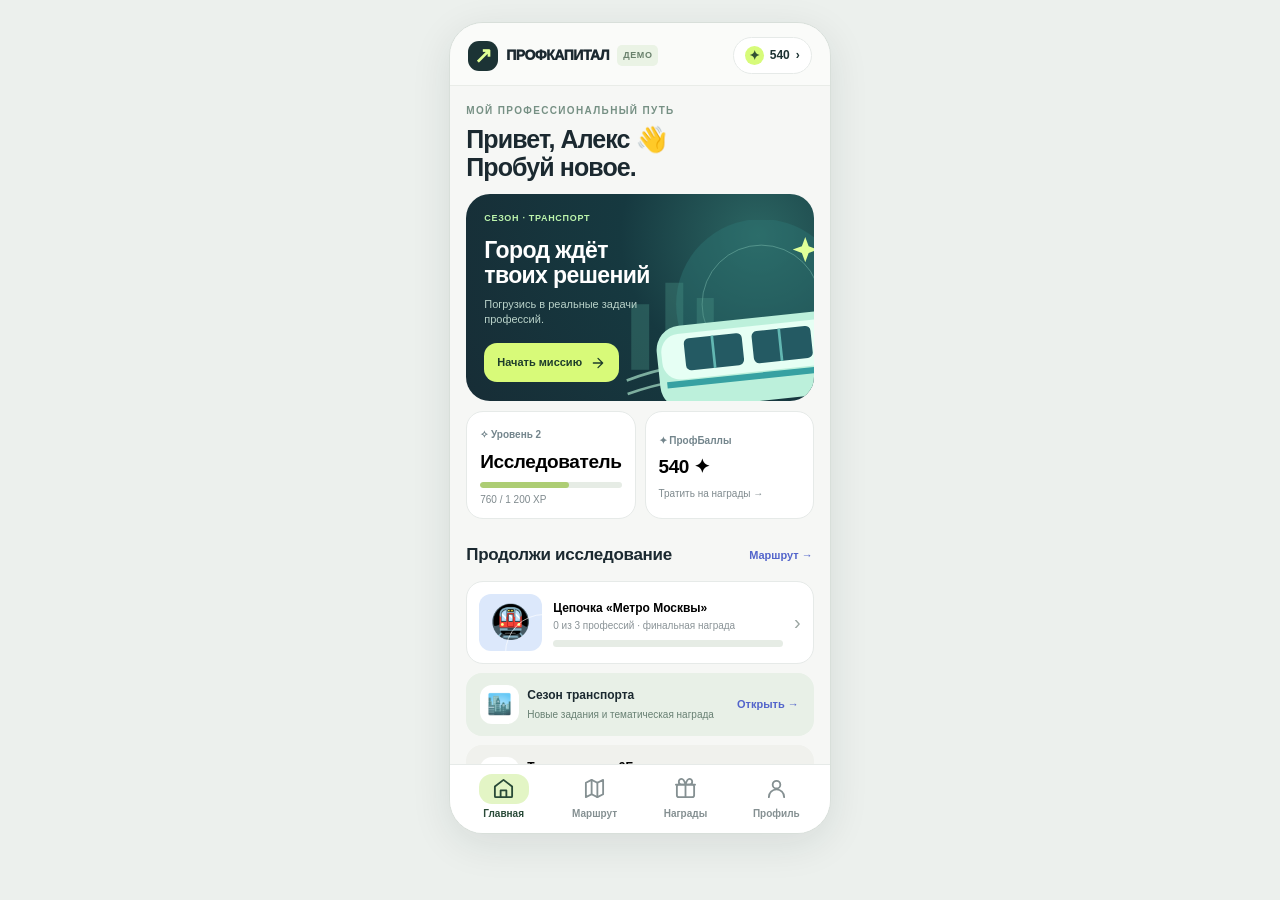
==== commit 94468fda: "Fix iPhone standalone app viewport height, bottom tab bar and iOS safe areas" ====
--- a/future/index.html
+++ b/future/index.html
@@ -5,6 +5,7 @@
 <meta name="viewport" content="width=device-width,initial-scale=1,viewport-fit=cover">
 <meta name="theme-color" content="#f6f7f5">
 <meta name="apple-mobile-web-app-capable" content="yes">
+<meta name="apple-mobile-web-app-title" content="ПрофКапитал">
 <meta name="apple-mobile-web-app-status-bar-style" content="default">
 <title>ПрофКапитал — интерактивный прототип</title>
 <style>
@@ -71,5 +72,52 @@
 })();
 </script>
 </div>
+
+<!-- Responsive standalone web-app override: after embedded component styles so cascade cannot reset the viewport height. -->
+<style id="standalone-layout-fix">
+@media (max-width: 600px), (display-mode: standalone) {
+  html, body {
+    width: 100%;
+    height: 100%;
+    min-height: 0;
+    margin: 0;
+    overflow: hidden;
+    background: #f6f7f5;
+  }
+  body {
+    display: block;
+    padding: 0;
+  }
+  #pc-next {
+    width: 100%;
+    max-width: none;
+    height: 100vh;
+    height: 100dvh;
+    min-height: 0;
+    margin: 0;
+    border: 0;
+    border-radius: 0;
+    box-shadow: none;
+  }
+  #pc-next .head {
+    padding-top: calc(14px + env(safe-area-inset-top, 0px));
+  }
+  #pc-next .body {
+    min-height: 0;
+    overscroll-behavior-y: contain;
+    -webkit-overflow-scrolling: touch;
+  }
+  #pc-next .tabbar {
+    flex-shrink: 0;
+    padding-bottom: max(10px, env(safe-area-inset-bottom, 0px));
+  }
+}
+@media (min-width: 601px) and (display-mode: browser) {
+  #pc-next {
+    height: min(810px, calc(100dvh - 44px));
+    min-height: min(580px, calc(100dvh - 44px));
+  }
+}
+</style>
 </body>
 </html>
